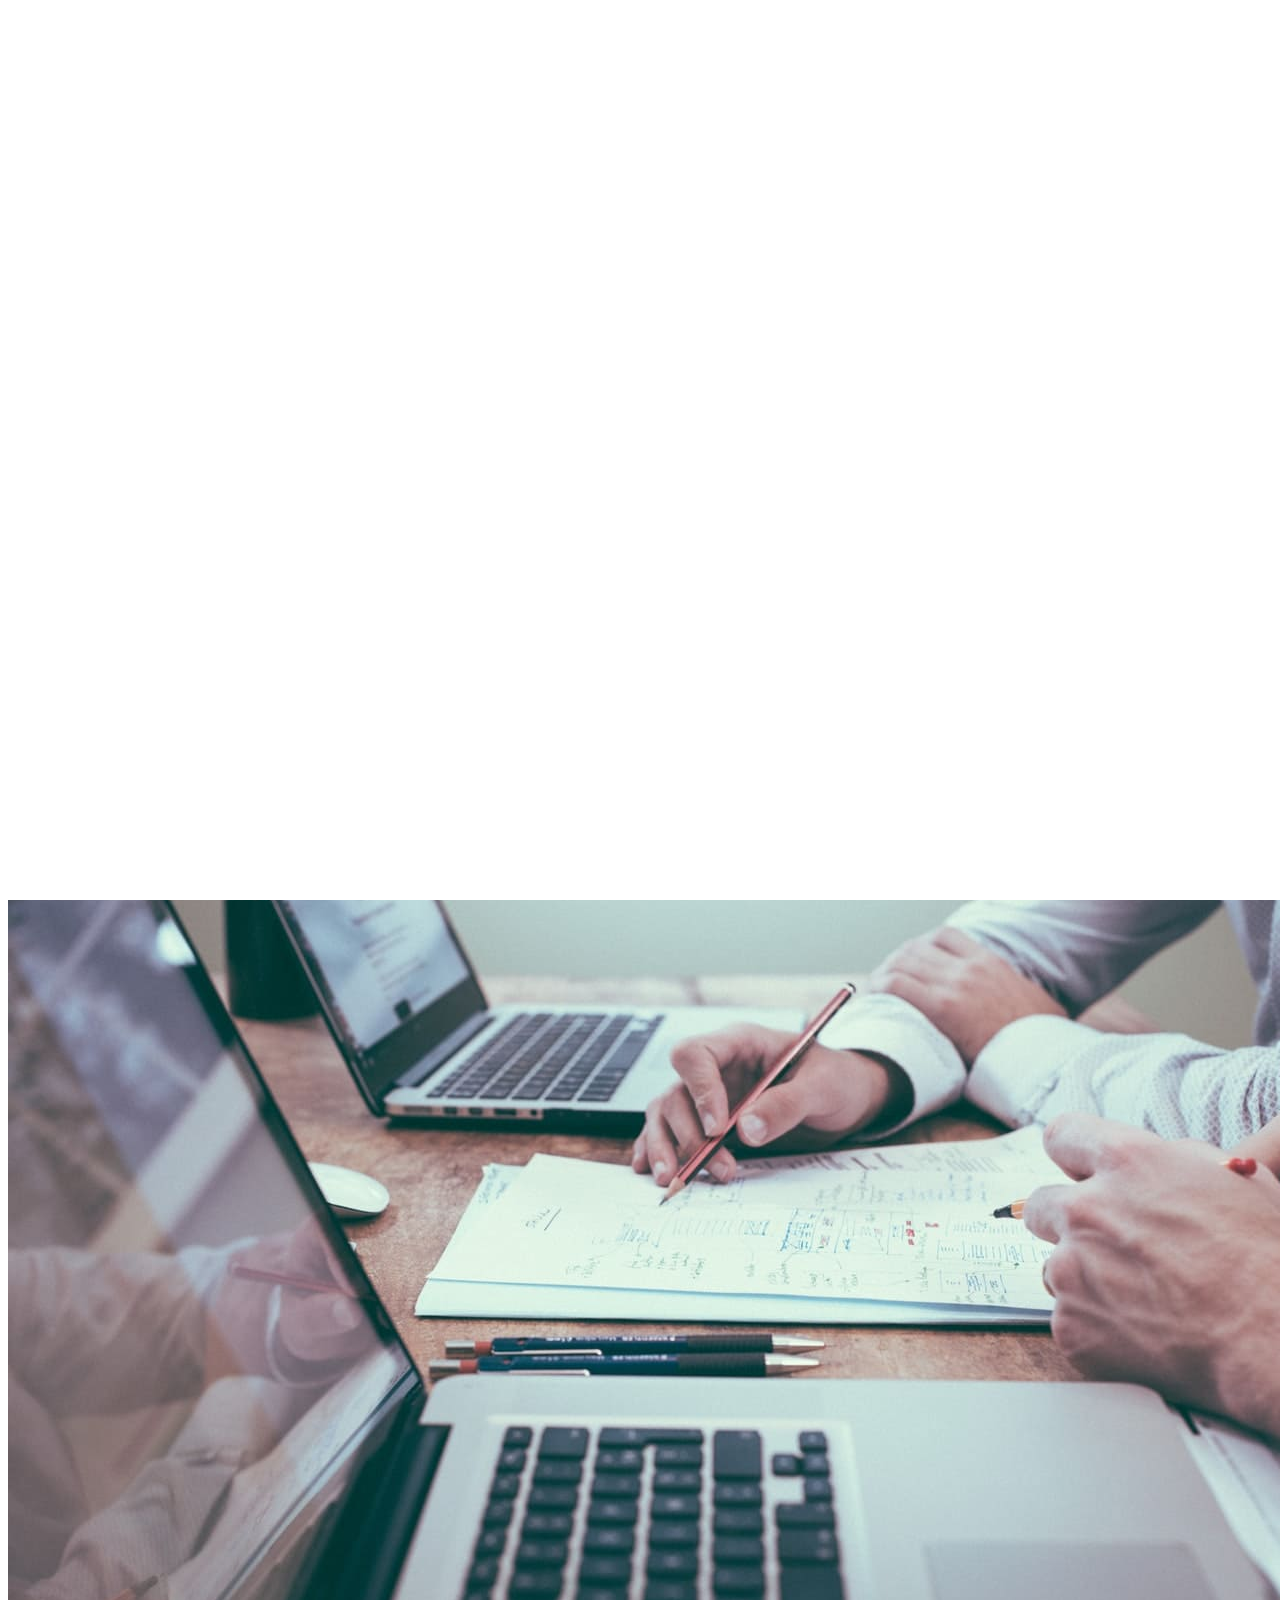
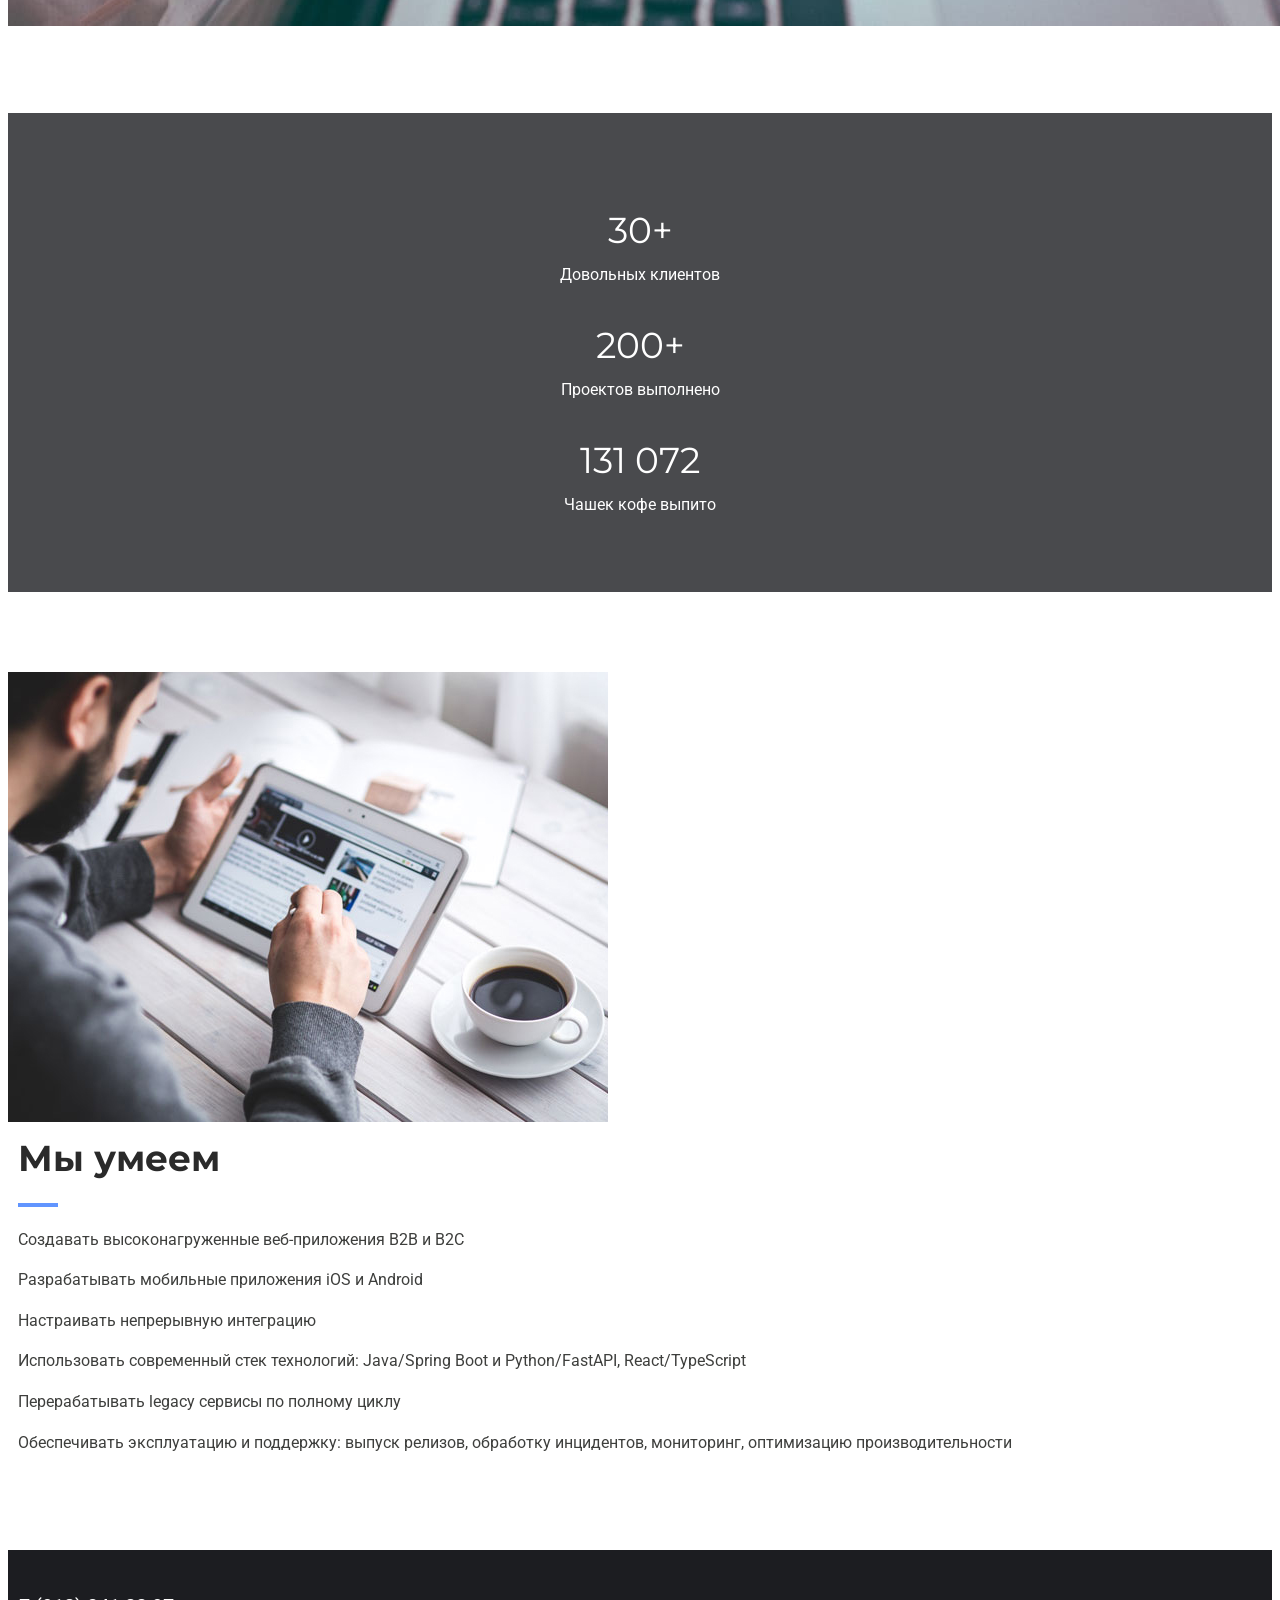
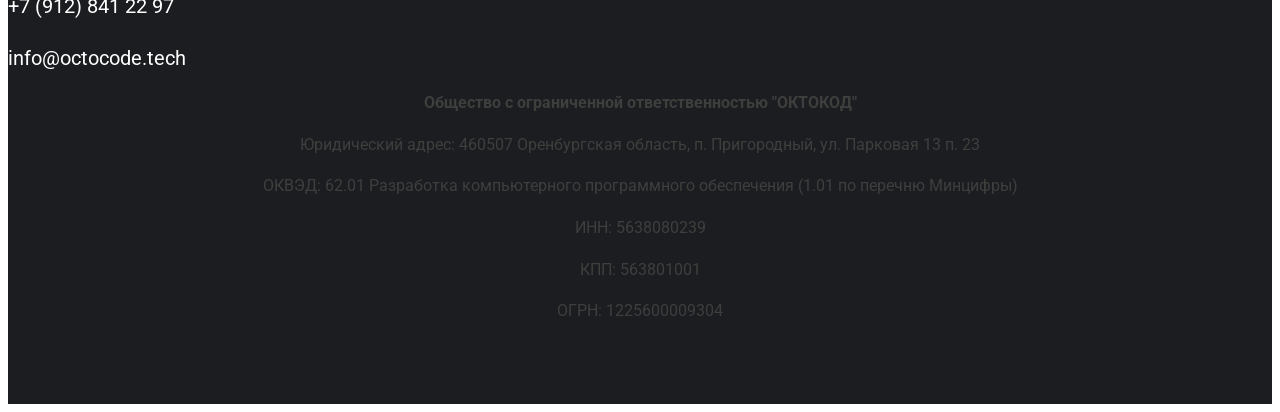
==== index.html @ bba5edb4 "add info after audit\" ====
<!DOCTYPE html>

<html lang="ru">
<head>
    <meta charset="utf-8">
    <meta http-equiv="X-UA-Compatible" content="IE=edge">
    <meta name="viewport" content="width=device-width, initial-scale=1">
    <meta name="description" content="Создаем цифровые инструменты для вашего бизнеса. ✅ Веб-приложения (B2C, B2B). ✅ Мобильные приложения (iOS, Android). ✅ Переработка Legacy-решений. ✅ Эксплуатация и поддержка приложений">
    <meta name="author" content="https://octocode.tech/">
    <meta name="format-detection" content="telephone=no">
    <meta name="yandex-verification" content="54f71cd91c04ab33" />
    <meta name="google-site-verification" content="_7cdRKdZZb2JmuVBUPIe12cVzk5RafiZOhsLwMnKyD4" />

    <title>octocode 📱 Заказная разработка мобильных и веб-приложений под ключ</title>

    <link href="https://fonts.googleapis.com/css?family=Orbitron" rel="stylesheet">
    <link href="https://fonts.googleapis.com/css?family=Roboto&display=swap&subset=cyrillic,cyrillic-ext" rel="stylesheet">
    <link href="https://fonts.googleapis.com/css?family=Montserrat:400,700&display=swap&subset=cyrillic" rel="stylesheet">
    <link href="https://fonts.googleapis.com/css?family=Orbitron&display=swap" rel="stylesheet">
<!--    <link rel="shortcut icon" href="./img/logo-small.png" type="image/x-icon">-->
    <link type="text/css" rel="stylesheet" href="css/bootstrap.min.css" />
    <link type="text/css" rel="stylesheet" href="css/owl.carousel.css" />
    <link type="text/css" rel="stylesheet" href="css/owl.theme.default.css" />
    <link type="text/css" rel="stylesheet" href="css/magnific-popup.css" />
    <link rel="stylesheet" href="css/font-awesome.min.css">
    <link type="text/css" rel="stylesheet" href="css/style.css" />

    <!--[if lt IE 9]>
    <script src="https://oss.maxcdn.com/html5shiv/3.7.3/html5shiv.min.js"></script>
    <script src="https://oss.maxcdn.com/respond/1.4.2/respond.min.js"></script>
    <![endif]-->
    <script src="https://player.vimeo.com/api/player.js"></script>
</head>

<body>
<!-- Header -->
<header class="section md-padding">
    <!-- Background Image -->
    <div class="bg-img bg_1"
         style="background-image: url('./img/background1.jpg')!important;">
        <div class="overlay"></div>
    </div>
    <!-- /Background Image -->

    <div class="home-wrapper">
        <div class="container">
            <div class="row">
                <div class="col-md-10">
                    <div class="home-content">
                        <h2 class="white-text">
                            <span style="color: white; margin: 0">ООО «ОКТОКОД»</span>
						</h2>					
							<span style="color: lightgray;">
								Код, который живёт в проде
							</span>
											
                    </div>
                </div>
            </div>		
			
        </div>
    </div>
</header>
<!-- /Header -->

<div id="process" class="section md-padding">
    <div class="container">
        <div class="row">
            <div class="col-md-6">
                <div class="section-header small-margin">
                    <h2 class="title">Что такое Октокод</h2>
                </div>
                <p>Октокод — инженерная команда полного цикла.</p>
                <p>Мы проектируем, разрабатываем и сопровождаем веб- и мобильные продукты, бережно модернизируем legacy и отвечаем за эксплуатацию.</p>
                <p>10+ лет на рынке, 30+ специалистов, текучка менее 5% в год.</p>
                <p>Фокус на предсказуемости сроков, качестве кода и удобстве дальнейшей поддержки.</p>
				<p>Архитектура приложений, основанная на опыте реальных решений и сервисов</p>
				<p>Прозрачные сроки и риски</p>
				<p>Автоматизация всего повторяемого</p>				
            </div>
            <div class="col-md-6">
                <img class="img-responsive"
                     src="img/background2.jpg"
                     alt="">
            </div>
        </div>

    </div>

</div>

<div id="numbers" class="section sm-padding">
    <div class="bg-img"
         style="background-image: url('./img/background2.jpg');">
        <div class="overlay"></div>
    </div>
    <div class="container">
        <div class="row">
            <div class="col-sm-3 col-sm-offset-1 col-xs-6">
                <div class="number">                    
                    <p class="white-text"><span class="counter">30</span>+</p>
                    <span class="white-text">Довольных клиентов</span>
                </div>
            </div>
            <div class="col-sm-4 col-xs-6">
                <div class="number">                   
                    <p class="white-text"><span class="counter">200</span>+</p>
                    <span class="white-text">Проектов выполнено</span>
                </div>
            </div>
            <div class="col-sm-3 col-xs-6">
                <div class="number">                    
                    <p class="white-text"><span class="counter">131 072</span></p>
                    <span class="white-text">Чашек кофе выпито</span>
                </div>
            </div>
        </div>
    </div>
</div>

<div id="features" class="section md-padding">
    <div class="container">
        <div class="row">
            <div class="col-md-6">
                <img class="img-responsive" src="./img/about2.jpg" alt="">
            </div>

            <div class="col-md-6">
                <div class="section-header">
                    <h2 class="title">Мы умеем</h2>
                </div>
                <div class="feature">
                    <i class="fa fa-check"></i>
                    <p>Создавать высоконагруженные веб-приложения B2B и B2C</p>
                </div>
                <div class="feature">
                    <i class="fa fa-check"></i>
                    <p>Разрабатывать мобильные приложения iOS и Android</p>
                </div>
                <div class="feature">
                    <i class="fa fa-check"></i>
                    <p>Настраивать непрерывную интеграцию</p>
                </div>
                <div class="feature">
                    <i class="fa fa-check"></i>
                    <p>Использовать современный стек технологий: Java/Spring Boot и Python/FastAPI, React/TypeScript</p>
                </div>
                <div class="feature">
                    <i class="fa fa-check"></i>
                    <p>Перерабатывать legacy сервисы по полному циклу</p>
                </div>
                <div class="feature">
                    <i class="fa fa-check"></i>
                    <p>Обеспечивать эксплуатацию и поддержку: выпуск релизов, обработку инцидентов, мониторинг, оптимизацию производительности</p>
                </div>
            </div>
        </div>
    </div>
</div>

<!-- Footer -->
<footer id="footer" class="sm-padding bg-dark" style="padding-top: 20px;">
    <div class="container">
	
		<div class="row">            
            <div class="col-md-6 col-md-offset-3 col-xs-12">
                <div class="contact text-center">
                    <p class="phone">
                        <a style="color: white" href="tel:+79128412297">+7 (912) 841 22 97</a>
                    </p>					
                    <a style="color: white" href="mailto:info@octocode.tech">info@octocode.tech</a>
                </div>
            </div>
		</div>
		
        <div class="row">
            <div class="col-md-12">
                <ul class="footer-follow">
                    <p class="info-doc">
                        <span>Общество с ограниченной ответственностью "ОКТОКОД"</span>
                    </p>
                    <p class="info-doc">
                        Юридичесĸий адрес: 460507 Оренбургская область, п. Пригородный, ул. Парковая 13 п. 23
                    </p>
                    <p class="info-doc">
                        ОКВЭД: 62.01 Разработка компьютерного программного обеспечения (1.01 по перечню Минцифры)
                    </p>
                    <p class="info-doc">
                        ИНН: 5638080239
                    </p>    
					<p class="info-doc">
                        КПП:  563801001
                    </p>  					
					<p class="info-doc">
                        ОГРН: 1225600009304
                    </p>  
                </ul>
            </div>
        </div>
    </div>
</footer>
<!-- /Footer -->

<!-- Back to top -->
<div id="back-to-top"></div>
<!-- /Back to top -->

<!-- Preloader -->
<div id="preloader">
    <div class="preloader">
        <span></span>
        <span></span>
        <span></span>
        <span></span>
    </div>
</div>
<!-- /Preloader -->

<!-- jQuery Plugins -->
<script type="text/javascript" src="js/jquery.min.js"></script>
<script type="text/javascript" src="js/bootstrap.min.js"></script>
<script type="text/javascript" src="js/owl.carousel.min.js"></script>
<script type="text/javascript" src="js/jquery.magnific-popup.js"></script>
<script type="text/javascript" src="js/main.js"></script>

</body>
</html>
---- css/style.css ----
/*
Theme Name:
Author: yaminncco

Colors:
	Body 		  : #868F9B
	Headers 	: #10161A
	Primary 	: #6195FF
	Dark      : #FCFCFF
	Grey 		  : #F4F4F4 #FAFAFA #EEE

Fonts: Montserrat Varela Round

Table OF Contents
------------------------------------
1 > General
2 > Logo
3 > Navigation
4 > Header
5 > About
6 > Portfolio
7 > Services
8 >  Why choose us
9 >  Numbers
10 > Pricing
11 > Testimonial
12 > Team
13 > Blog
14 > Blog post
15 > Blog sidebar
16 > Contact
17 > Footer
18 > Responsive
19 > Owl theme
20 > Back to top
21 > Preloader

------------------------------------*/

/*------------------------------------*\
	General
\*------------------------------------*/


/* -- typography -- */

body {
    font-family: 'Roboto', sans-serif;
    font-size: 16px;
    line-height: 1.6;
    overflow-x: hidden;
    color: rgb(62, 63, 61);
}

h1, h2, h3, h4, h5, h6 {
    font-family: 'Montserrat', sans-serif;
    font-weight: 700;
    margin-top: 0px;
    margin-bottom: 20px;
    color: #2a2a2a;
}

h1 {
    font-size: 48px;
}

h2 {
    font-size: 36px;
}

h3 {
    font-size: 21px;
}

h4 {
    font-size: 18px;
}

h5 {
    font-size: 16px;
}

a {
    color: #6195FF;
    text-decoration: none;
    -webkit-transition: 0.2s opacity;
    transition: 0.2s opacity;
}

a:hover, a:focus {
    text-decoration: none;
    outline: none;
    opacity: 0.8;
    color: #6195FF;
}

.main-color {
    color: #6195FF;
}

.white-text {
    color: #FFF;
    line-height: 1.2;
}

::-moz-selection {
    background-color: #6195FF;
    color: #FFF;
}

::selection {
    background-color: #6195FF;
    color: #FFF;
}

ul, ol {
    margin: 0;
    padding: 0;
    list-style: none
}

/* -- section  -- */

.section {
    position: relative;
}

.md-padding {
    padding-top: 80px;
    padding-bottom: 80px;
}

.sm-padding {
    padding-top: 60px;
    padding-bottom: 60px;
}


/* --  background section  -- */

.bg-grey {
    background-color: #FAFAFA;
    border-top: 1px solid #EEE;
    border-bottom: 1px solid #EEE;
}

.bg-dark {
    background-color: #1C1D21;
}


/* --  background image section  -- */

.bg-img {
    position: absolute;
    left: 0;
    top: 0;
    right: 0;
    bottom: 0;
    z-index: -1;
    background-position: center;
    background-size: cover;
    background-attachment: fixed;
}

.bg-img .overlay {
    position: absolute;
    left: 0;
    top: 0;
    right: 0;
    bottom: 0;
    opacity: .8;
    background: #1C1D21;
}


/* --  section header  -- */

.section-header {
    position: relative;
    margin-bottom: 20px;
}

/*.section-header.small-margin {
    margin-bottom: 30px;
}*/

.section-header .title {
    margin-right: 10px;
    margin-left: 10px;
}

.title:after {
    content: "";
    display: block;
    height: 4px;
    width: 40px;
    background-color: #6195FF;
    margin-top: 15px;
}

.info-doc span {
    font-weight: bold;
}

.text-center .title:after {
    margin: 20px auto 0px;
}

/* --  Input  -- */

input[type="text"], input[type="email"], input[type="password"], input[type="number"], input[type="date"], input[type="url"], input[type="tel"], textarea {
    height: 40px;
    width: 100%;
    border: none;
    background: #F4F4F4;
    border-bottom: 2px solid #EEE;
    color: #354052;
    padding: 0px 10px;
    opacity: 0.5;
    -webkit-transition: 0.2s border-color, 0.2s opacity;
    transition: 0.2s border-color, 0.2s opacity;
}

textarea {
    padding: 10px 10px;
    min-height: 80px;
    resize: vertical;
}

input[type="text"]:focus, input[type="email"]:focus, input[type="password"]:focus, input[type="number"]:focus, input[type="date"]:focus, input[type="url"]:focus, input[type="tel"]:focus, textarea:focus {
    border-color: #6195FF;
    opacity: 1;
}

/* --  Buttons  -- */

.main-btn, .white-btn, .outline-btn {
    display: inline-block;
    padding: 10px 35px;
    margin: 3px;
    border: 2px solid transparent;
    border-radius: 3px;
    -webkit-transition: 0.2s opacity;
    transition: 0.2s opacity;
}

.main-btn {
    background: #6195FF;
    color: #FFF;
}

.white-btn {
    background: #FFF;
    color: #10161A !important;
}

.outline-btn {
    background: transparent;
    color: #6195FF !important;
    border-color: #6195FF;
}

.main-btn:hover, .white-btn:hover, .outline-btn:hover {
    opacity: 0.8;
}


/*------------------------------------*\
	Logo
\*------------------------------------*/

.navbar-brand {
    padding: 0;
}

.navbar-brand .logo, .navbar-brand .logo-alt {
    height: 50px;
    display: block;
    width: 150px;
    margin-left: 10px;
}

#nav:not(.nav-transparent):not(.fixed-nav) .navbar-brand .logo-alt {
    display: none;
}

#nav.nav-transparent:not(.fixed-nav) .navbar-brand .logo {
    display: none;
}

#nav.fixed-nav .navbar-brand .logo-alt {
    display: none;
}

@media only screen and (max-width: 767px) {
    #nav.nav-transparent .navbar-brand .logo-alt {
        display: none !important;
    }

    #nav.nav-transparent .navbar-brand .logo {
        display: block !important;
        margin-left: 10px;
    }
}


/*------------------------------------*\
	Navigation
\*------------------------------------*/

#nav {
    padding: 10px 0px;
    background: #FFF;
    -webkit-transition: 0.2s padding;
    transition: 0.2s padding;
    z-index: 999;
}

#nav.navbar {
    border: none;
    border-radius: 0;
    margin-bottom: 0px;
}

#nav.fixed-nav {
    position: fixed;
    left: 0;
    right: 0;
    padding: 0px 0px;
    background-color: #FFF !important;
    border-bottom: 1px solid #EEE;
}

#nav.nav-transparent {
    background: transparent;
}


/* -- default nav -- */

@media only screen and (min-width: 768px) {
    .main-nav li {
        padding: 0px 15px;
    }

    .main-nav li a {
        font-size: 14px;
        -webkit-transition: 0.2s color;
        transition: 0.2s color;
    }

    .main-nav > li > a {
        color: #10161A;
        padding: 15px 0px;
    }

    #nav.nav-transparent:not(.fixed-nav) .main-nav > li > a {
        color: #fff;
    }

    .main-nav > li > a:hover, .main-nav > li > a:focus, .main-nav > li.active > a {
        background: transparent;
        color: #6195FF;
    }

    .main-nav > li > a:after {
        content: "";
        display: block;
        background-color: #6195FF;
        height: 2px;
        width: 0%;
        -webkit-transition: 0.2s width;
        transition: 0.2s width;
    }

    .main-nav > li > a:hover:after, .main-nav > li.active > a:after {
        width: 100%;
    }

    /* dropdown */
    .has-dropdown {
        position: relative;
    }

    .has-dropdown > a:before {
        font-family: 'FontAwesome';
        content: "\f054";
        font-size: 6px;
        margin-left: 6px;
        float: right;
        -webkit-transform: rotate(90deg);
        -ms-transform: rotate(90deg);
        transform: rotate(90deg);
        -webkit-transition: 0.2s transform;
        transition: 0.2s transform;
    }

    .dropdown {
        position: absolute;
        right: -50%;
        top: 0;
        background-color: #6195FF;
        width: 200px;
        -webkit-box-shadow: 0px 5px 5px -5px rgba(53, 64, 82, 0.2);
        box-shadow: 0px 5px 5px -5px rgba(53, 64, 82, 0.2);
        -webkit-transform: translateY(15px) translateX(50%);
        -ms-transform: translateY(15px) translateX(50%);
        transform: translateY(15px) translateX(50%);
        opacity: 0;
        visibility: hidden;
        -webkit-transition: 0.2s all;
        transition: 0.2s all;
    }

    .main-nav > .has-dropdown > .dropdown {
        top: 100%;
        right: 50%;
    }

    .main-nav > .has-dropdown > .dropdown .dropdown.dropdown-left {
        right: 150%;
    }

    .dropdown li a {
        display: block;
        color: #FFF;
        border-top: 1px solid rgba(250, 250, 250, 0.1);
        padding: 10px 0px;
    }

    .dropdown li:nth-child(1) a {
        border-top: none;
    }

    .has-dropdown:hover > .dropdown {
        opacity: 1;
        visibility: visible;
        -webkit-transform: translateY(0px) translateX(50%);
        -ms-transform: translateY(0px) translateX(50%);
        transform: translateY(0px) translateX(50%);
    }

    .has-dropdown:hover > a:before {
        -webkit-transform: rotate(0deg);
        -ms-transform: rotate(0deg);
        transform: rotate(0deg);
    }

    .nav-collapse {
        display: none;
    }
}


/* -- mobile nav -- */

@media only screen and (max-width: 767px) {
    #nav {
        padding: 0px 0px;
    }

    #nav.nav-transparent {
        background: #FFF;
    }

    .main-nav {
        position: fixed;
        right: 0;
        left: 0;
        height: calc(100vh - 80px);
        -webkit-box-shadow: 0px 80px 0px 0px #1C1D21;
        box-shadow: 0px 80px 0px 0px #1C1D21;
        /*max-width: 250px;*/
        height: 0%;
        -webkit-transform: translateY(0%);
        -ms-transform: translateY(0%);
        transform: translateY(0%);
        margin: 0;
        overflow-y: auto;
        background: #1C1D21;
        -webkit-transition: 0.2s all;
        transition: 0.2s all;
    }

    #nav.open .main-nav {
        -webkit-transform: translateY(0%);
        -ms-transform: translateY(0%);
        transform: translateY(0%);
        height: 100%;
    }

    .main-nav li {
        border-top: 1px solid rgba(250, 250, 250, 0.1);
    }

    .main-nav li a {
        display: block;
        color: #FFF;
        -webkit-transition: 0.2s all;
        transition: 0.2s all;
        padding-bottom: 30px;
        padding-top: 30px;
    }

    .main-nav > li.active {
        border-left: 6px solid #6195FF;
    }

    .main-nav li a:hover, .main-nav li a:focus {
        background-color: #6195FF;
        color: #FFF;
        opacity: 1;
    }

    .has-dropdown > a:after {
        content: "\f054";
        font-family: 'FontAwesome';
        float: right;
        -webkit-transition: 0.2s -webkit-transform;
        transition: 0.2s -webkit-transform;
        transition: 0.2s transform;
        transition: 0.2s transform, 0.2s -webkit-transform;
    }

    .dropdown {
        opacity: 0;
        visibility: hidden;
        height: 0;
        background: rgba(250, 250, 250, 0.1);
    }

    .dropdown li a {
        padding: 6px 10px;
    }

    .has-dropdown.open-drop > a:after {
        -webkit-transform: rotate(90deg);
        -ms-transform: rotate(90deg);
        transform: rotate(90deg);
    }

    .has-dropdown.open-drop > .dropdown {
        opacity: 1;
        visibility: visible;
        height: auto;
        -webkit-transition: 0.2s all;
        transition: 0.2s all;
    }
}


/* -- nav btn collapse -- */

.nav-collapse {
    position: relative;
    float: right;
    width: 40px;
    height: 40px;
    margin-top: 5px;
    margin-right: 5px;
    cursor: pointer;
    z-index: 99999;
}

.nav-collapse span {
    display: block;
    -webkit-transform: translate(-50%, -50%);
    -ms-transform: translate(-50%, -50%);
    transform: translate(-50%, -50%);
    position: absolute;
    top: 50%;
    left: 50%;
    width: 25px;
}

.nav-collapse span:before, .nav-collapse span:after {
    content: "";
    display: block;
}

.nav-collapse span, .nav-collapse span:before, .nav-collapse span:after {
    height: 4px;
    background: #10161A;
    -webkit-transition: 0.2s all;
    transition: 0.2s all;
}

.nav-collapse span:before {
    -webkit-transform: translate(0%, 10px);
    -ms-transform: translate(0%, 10px);
    transform: translate(0%, 10px);
}

.nav-collapse span:after {
    -webkit-transform: translate(0%, -14px);
    -ms-transform: translate(0%, -14px);
    transform: translate(0%, -14px);
}

#nav.open .nav-collapse span {
    background: transparent;
}

#nav.open .nav-collapse span:before {
    -webkit-transform: translateY(0px) rotate(-135deg);
    -ms-transform: translateY(0px) rotate(-135deg);
    transform: translateY(0px) rotate(-135deg);
}

#nav.open .nav-collapse span:after {
    -webkit-transform: translateY(-4px) rotate(135deg);
    -ms-transform: translateY(-4px) rotate(135deg);
    transform: translateY(-4px) rotate(135deg);
}


/*------------------------------------*\
	Header
\*------------------------------------*/

header {
    position: relative;
}

#home {
    height: 100vh;
}

#home .home-wrapper {
    position: absolute;
    left: 0px;
    right: 0px;
    top: 50%;
    -webkit-transform: translateY(-50%);
    -ms-transform: translateY(-50%);
    transform: translateY(-50%);
    text-align: center;
}

.home-content h1 {
    text-transform: uppercase;
}

.home-content button {
    margin-top: 20px;
}

.header-wrapper h2 {
    display: inline-block;
    margin-bottom: 0px;
}

.header-wrapper .breadcrumb {
    float: right;
    background: transparent;
    margin-bottom: 0px;
}

.header-wrapper .breadcrumb .breadcrumb-item.active {
    color: #868F9B;
}

.breadcrumb > li + li:before {
    color: #868F9B;
}


/*------------------------------------*\
	About
\*------------------------------------*/

.about {
    position: relative;
    text-align: center;
    padding: 40px 20px;
    border: 1px solid #EEE;
    margin: 15px 0px;
}

.about i {
    font-size: 36px;
    color: #6195FF;
    margin-bottom: 20px;
}

.about:after {
    content: "";
    background-color: #1C1D21;
    position: absolute;
    left: 0;
    top: 0;
    bottom: 0;
    width: 0%;
    z-index: -1;
    -webkit-transition: 0.2s width;
    transition: 0.2s width;
}

.about:hover:after {
    width: 100%;
}

.about h3 {
    -webkit-transition: 0.2s color;
    transition: 0.2s color;
}

.about:hover h3 {
    color: #fff;
}


/*------------------------------------*\
	Portfolio
\*------------------------------------*/

.work {
    position: relative;
    padding: 20px;
}

.work > img {
    width: 100%;
}

.work .overlay {
    background: #1C1D21;
    position: absolute;
    top: 0px;
    left: 0px;
    right: 0px;
    bottom: 0px;
    opacity: 0;
    -webkit-transition: 0.2s opacity;
    transition: 0.2s opacity;
    -webkit-transition-delay: 0.2s;
    transition-delay: 0.2s;
}

.work:hover .overlay {
    -webkit-transition-delay: 0s;
    transition-delay: 0s;
    opacity: 0.8;
}

.work .work-content {
    position: absolute;
    left: 25px;
    right: 25px;
    top: 50%;
    text-align: center;
    -webkit-transform: translateY(-50%);
    -ms-transform: translateY(-50%);
    transform: translateY(-50%);
}

.work .work-content h3 {
    -webkit-transform: translateY(100%);
    -ms-transform: translateY(100%);
    transform: translateY(100%);
    opacity: 0;
    color: #FFF;
    margin-bottom: 10px;
    -webkit-transition: 0.2s all;
    transition: 0.2s all;
    -webkit-transition-delay: 0.1s;
    transition-delay: 0.1s;
}

.work:hover .work-content h3 {
    -webkit-transform: translateY(0%);
    -ms-transform: translateY(0%);
    transform: translateY(0%);
    opacity: 1;
    -webkit-transition-delay: 0.1s;
    transition-delay: 0.1s;
}

.work .work-content .description {
    -webkit-transform: translateY(100%);
    -ms-transform: translateY(100%);
    transform: translateY(100%);
    opacity: 0;
    color: #FFF;
    /*margin-bottom: 10px;*/
    margin-top: 10px;
    -webkit-transition: 0.2s all;
    transition: 0.2s all;
    -webkit-transition-delay: 0.1s;
    transition-delay: 0.1s;
}

.work:hover .work-content .description {
    -webkit-transform: translateY(0%);
    -ms-transform: translateY(0%);
    transform: translateY(0%);
    opacity: 1;
    -webkit-transition-delay: 0.1s;
    transition-delay: 0.1s;
}

.work .work-content span {
    display: block;
    text-transform: uppercase;
    -webkit-transform: translateY(100%);
    -ms-transform: translateY(100%);
    transform: translateY(100%);
    opacity: 0;
    color: #6195FF;
    margin-bottom: 5px;
    -webkit-transition: 0.2s all;
    transition: 0.2s all;
    -webkit-transition-delay: 0.2s;
    transition-delay: 0.2s;
}

.work:hover .work-content span {
    -webkit-transform: translateY(0%);
    -ms-transform: translateY(0%);
    transform: translateY(0%);
    opacity: 1;
    -webkit-transition-delay: 0s;
    transition-delay: 0s;
}

.work .work-link {
    text-align: center;
    margin-top: 20px;
    opacity: 0;
    -webkit-transition: 0.2s opacity;
    transition: 0.2s opacity;
}

.work .work-link a {
    display: inline-block;
    width: 50px;
    height: 50px;
    background-color: #6195FF;
    color: #FFF;
    line-height: 50px;
    text-align: center;
}

.work:hover .work-link {
    -webkit-transition-delay: 0.2s;
    transition-delay: 0.2s;
    opacity: 1;
}

.work .work-content .logo {
    -webkit-transform: translateY(100%);
    -ms-transform: translateY(100%);
    transform: translateY(100%);
    opacity: 0;
    color: #FFF;
    /*margin-bottom: 10px;*/
    margin-bottom: 10px;
    -webkit-transition: 0.2s all;
    transition: 0.2s all;
    -webkit-transition-delay: 0.1s;
    transition-delay: 0.1s;
    height: 50px;
    object-fit: contain;
}

.work:hover .work-content .logo {
    -webkit-transform: translateY(0%);
    -ms-transform: translateY(0%);
    transform: translateY(0%);
    opacity: 1;
    -webkit-transition-delay: 0.1s;
    transition-delay: 0.1s;
}

.logo.hh {
    width: 50px;
}

.logo.sarafan {
    width: 60px;
    height: 60px;
}

.logo.vingrid {
    width: 150px;
}

.logo.metro {
    width: 150px;
}

/*------------------------------------*\
	Services
\*------------------------------------*/

.service {
    position: relative;
    padding: 35px 20px 30px;
    margin: 15px 0px;
    border: 1px solid #EEE;
    display: flex;
    flex-direction: column;
    align-items: center;
    text-align: center;
}

.service i {
    /*position: absolute;*/
    /*left: 20px;*/
    text-align: center;
    font-size: 40px;
    color: #6195FF;
    border-radius: 50%;
    margin-bottom: 10px;
}

.service p {
    font-size: 18px;
}

/*.service:after {
    content: "";
    background-color: #1C1D21;
    position: absolute;
    left: 0;
    top: 0;
    bottom: 0;
    width: 0%;
    z-index: -1;
    -webkit-transition: 0.2s width;
    transition: 0.2s width;
}

.service:hover:after {
    width: 100%;
}*/

.service h3 {
    -webkit-transition: 0.2s color;
    transition: 0.2s color;
}

/*
.service:hover h3 {
    color: #fff;
}
*/

/*------------------------------------*\
	Why choose us
\*------------------------------------*/

.feature {
    margin: 15px 0px;
    display: flex;
    align-items: flex-start;
}

.feature i {
    /*float: left;*/
    /*padding: 5px;*/
    border-radius: 50%;
    color: #6195FF;
    /*border: 1px solid #6195FF;*/
    margin-right: 10px;
    padding-top: 3px;
}

.feature p {
    margin: 0;
}

/*------------------------------------*\
	Numbers
\*------------------------------------*/

.number {
    text-align: center;
    margin: 15px 0px;
}

.number i {
    color: #6195FF;
    font-size: 36px;
    margin-bottom: 20px;
}

.number p {
    font-family: 'Montserrat', sans-serif;
    font-size: 36px;
    margin-bottom: 10px;
}


/*------------------------------------*\
	Pricing
\*------------------------------------*/

.pricing {
    position: relative;
    text-align: center;
    border: 1px solid #EEE;
    background-color: #FFF;
    z-index: 11;
    margin: 15px 0px;
    user-select: none;
}

.pricing::after {
    content: "";
    background-color: #f6f7ff;
    position: absolute;
    left: 0;
    right: 0;
    top: 0;
    height: 0%;
    z-index: -1;
    -webkit-transition: 0.2s height;
    transition: 0.2s height;
}

.pricing:hover:after {
    height: 100%;
}

.pricing .price-head {
    position: relative;
    margin-bottom: 20px;
}

.pricing .price-title {
    display: block;
    padding: 40px 0px 0px;
    text-transform: uppercase;
    -webkit-transition: 0.2s color;
    transition: 0.2s color;
}

.pricing:hover .price-title {
    color: #6195FF;
}

.pricing .price-duration {
    display: block;
    padding: 0px 0px 20px;
    text-transform: none;
    font-size: 14px;
    -webkit-transition: 0.2s color;
    transition: 0.2s color;
}

.pricing:hover .price-duration {
    color: #6195FF;
}

.pricing .price {
    position: relative;
    width: 140px;
    height: 140px;
    line-height: 140px;
    text-align: center;
    margin: auto;
    border-radius: 50%;
    border: 2px solid #6195FF;
}

.pricing .price h3 {
    font-size: 24px;
    margin: 0px;
    -webkit-transition: 0.2s color;
    transition: 0.2s color;
    -webkit-transform: translateY(-50%);
    -ms-transform: translateY(-50%);
    transform: translateY(-50%);
    top: 50%;
    position: absolute;
    left: 0;
    right: 0;
}

/*.pricing:hover .price h3 {
    color: #fff;
}*/

.pricing .duration {
    display: block;
    font-size: 14px;
    text-transform: uppercase;
    color: #10161A;
    -webkit-transition: 0.2s color;
    transition: 0.2s color;
}

/*.pricing:hover .duration {
    color: #fff;
}*/

.pricing .price-btn {
    padding-top: 20px;
    padding-bottom: 40px;
}

.price-content {
    text-align: left;
    /* padding: 0 15px; */
    list-style-type: disc;
    margin-left: 35px;
    padding-right: 30px;
}

/*------------------------------------*\
	feedback
\*------------------------------------*/

#feedback-slider .owl-prev {
    left: -60px;
}

#feedback-slider .owl-next {
    right: -10px;
}

.feedback {
    margin: 15px 0px;
}

.feedback-meta {
    position: relative;
    padding-left: 90px;
    height: 70px;
    margin-bottom: 20px;
    padding-top: 10px;
}

.feedback img {
    position: absolute;
    left: 0;
    top: 0;
    width: 70px !important;
    height: 70px !important;
    border-radius: 50%;
}

.feedback h3 {
    margin-bottom: 5px;
}

.feedback span {
    font-size: 14px;
    color: #6195FF;
    text-transform: uppercase;
}


/*------------------------------------*\
	Team
\*------------------------------------*/

.team {
    position: relative;
    background-color: #F4F4F4;
    padding: 40px 20px;
    margin: 15px 0px;
}

.team::after {
    content: "";
    background-color: #1C1D21;
    position: absolute;
    left: 0;
    right: 0;
    top: 0;
    height: 0%;
    z-index: 1;
    -webkit-transition: 0.2s height;
    transition: 0.2s height;
}

.team:hover:after {
    height: 100%;
}

.team-img {
    position: relative;
    margin-bottom: 20px;
    z-index: 11;
}

.team-img > img {
    width: 100%;
}

.team .overlay {
    background: #1C1D21;
    position: absolute;
    bottom: 0;
    left: 0;
    right: 0;
    top: 0;
    opacity: 0;
    -webkit-transition: 0.2s opacity;
    transition: 0.2s opacity;
}

.team:hover .overlay {
    opacity: 0.8;
}

.team .team-content {
    text-align: center;
    position: relative;
    z-index: 11;
}

.team .team-content h3 {
    margin-bottom: 10px;
    -webkit-transition: 0.2s color;
    transition: 0.2s color;
}

.team .team-content span {
    font-size: 14px;
    text-transform: uppercase;
    -webkit-transition: 0.2s color;
    transition: 0.2s color;
}

.team:hover .team-content h3 {
    color: #FFF;
}

.team:hover .team-content span {
    color: #6195FF;
}

.team .team-social {
    position: absolute;
    top: 0;
    right: 0;
    opacity: 0;
    -webkit-transition: 0.2s opacity;
    transition: 0.2s opacity;
}

.team .team-social a {
    display: block;
    line-height: 50px;
    width: 50px;
    text-align: center;
    background-color: #6195FF;
    color: #FFF;
}

.team:hover .team-social {
    opacity: 1;
}


/*------------------------------------*\
	Blog
\*------------------------------------*/

.blog {
    background-color: #FFF;
    margin: 15px 0px;
}

.blog .blog-content {
    padding: 20px 20px 40px;
}

.blog .blog-meta {
    margin-bottom: 20px;
}

.blog .blog-meta li {
    display: inline-block;
    font-size: 14px;
    color: #10161A;
    margin-right: 10px;
}

.blog .blog-meta li i {
    color: #6195FF;
    margin-right: 5px;
}

/*------------------------------------*\
	Blog post
\*------------------------------------*/

#main .blog .blog-content {
    padding: 20px 0px 0px;
}

#main .blog {
    margin-top: 0px;
}

/* -- blog tags -- */

.blog-tags {
    margin: 40px 0px;
}

.blog-tags h5 {
    margin-bottom: 0;
    display: inline-block;
}

.blog-tags a {
    display: inline-block;
    padding: 6px 13px;
    font-size: 14px;
    margin: 2px 0px;
    background: #F4F4F4;
    color: #10161A;
}

.blog-tags a:hover {
    color: #FFF;
    background-color: #6195FF;
}

.blog-tags a i {
    margin-right: 3px;
    color: #6195FF;
}

.blog-tags a:hover i {
    color: #FFF;
}


/* -- blog author -- */

.blog-author {
    margin: 40px 0px;
}

.blog-author .media .media-left {
    padding-right: 20px;
}

.blog-author .media {
    padding: 20px;
    border: 1px solid #EEE;
}

.blog-author .media .media-heading {
    padding-bottom: 20px;
    margin-bottom: 20px;
    border-bottom: 1px solid #EEE;
}

.blog-author .media .media-heading h3 {
    display: inline-block;
    margin: 0;
    text-transform: uppercase;
}

.blog-author .media .media-heading .author-social {
    float: right;
}

.blog-author .author-social a {
    display: inline-block;
    width: 24px;
    height: 24px;
    text-align: center;
    line-height: 24px;
    border-radius: 3px;
    margin-left: 5px;
    color: #FFF;
    background-color: #6195FF;
}

/* -- blog comments -- */

.blog-comments {
    margin: 40px 0px;
}

.blog-comments .media {
    padding: 20px;
    background-color: #FFF;
    border-top: 1px solid #EEE;
    border-bottom: 0px;
    border-right: 1px solid #EEE;
    border-left: 1px solid #EEE;
    margin-top: 0px;
}

.blog-comments .media:first-child {
    border-bottom: 0px;
}

.blog-comments .media:last-child {
    border-bottom: 1px solid #EEE;
}

.blog-comments .media .media-left {
    padding-right: 20px;
}

.blog-comments .media .media-body .media-heading {
    text-transform: uppercase;
    margin-bottom: 10px;
}

.blog-comments .media .media-body .media-heading .time {
    font-size: 12px;
    margin-left: 20px;
    font-weight: 400;
    color: #868F9B;
}

.blog-comments .media .media-body .media-heading .reply {
    float: right;
    margin: 0;
    font-size: 12px;
    text-transform: uppercase;
    font-weight: 400;
}

.blog-comments .media.author {
    background-color: #F4F4F4;
    border-color: #6195FF;
    border-bottom: 1px solid #6195FF;
}

.blog-comments .media.author > .media-body > .media-heading {
    color: #6195FF;
}

.blog-comments .media.author + .media {
    border-top: 0px;
}

/* blog reply form */

.reply-form {
    margin: 40px 0px;
}

.reply-form form .input, .reply-form form .input, .reply-form form textarea {
    margin-bottom: 20px;
}

.reply-form form .input, .reply-form form .input {
    width: calc(50% - 10px);
    display: inline-block;
}

.reply-form form .input:nth-child(2) {
    margin-left: 15px;
}


/*------------------------------------*\
	Blog sidebar
\*------------------------------------*/

#aside .widget {
    margin-bottom: 40px;
}

.widget h3 {
    text-transform: uppercase;
}

/* -- search sidebar -- */

#aside .widget-search {
    position: relative;
}

#aside .widget-search .search-input {
    padding-right: 50px;
}

#aside .widget-search .search-btn {
    position: absolute;
    right: 0px;
    bottom: 0px;
    width: 40px;
    height: 40px;
    border: none;
    line-height: 40px;
    background-color: transparent;
    color: #6195FF;
}

/* -- category sidebar -- */

.widget-category a {
    display: block;
    font-size: 14px;
    color: #354052;
    border-bottom: 1px solid #EEE;
    padding: 5px;
}

.widget-category a:nth-child(1) {
    border-top: 1px solid #EEE;
}

.widget-category a span {
    float: right;
    color: #6195FF;
}

.widget-category a:hover {
    color: #6195FF;
}

/* -- tags sidebar -- */

.widget-tags a {
    display: inline-block;
    padding: 6px 13px;
    font-size: 14px;
    margin: 2px 0px;
    background: #F4F4F4;
    color: #10161A;
}

.widget-tags a:hover {
    color: #FFF;
    background-color: #6195FF;
}

/* -- posts sidebar -- */

.widget-post {
    min-height: 70px;
    margin-bottom: 25px;
}

.widget-post img {
    display: block;
    float: left;
    margin-right: 10px;
    margin-top: 5px;
}

.widget-post a {
    display: block;
    color: #10161A;
}

.widget-post a:hover {
    color: #6195FF;
}

.widget-post .blog-meta {
    display: inline-block;
}

.widget-post .blog-meta li {
    display: inline-block;
    margin-right: 5px;
    color: #6195FF;
    font-size: 12px;
}

.widget-post li i {
    color: #6195FF;
    margin-right: 5px;
}


/*------------------------------------*\
	Contact
\*------------------------------------*/

.contact {
    margin: 15px 0px;
    font-size: 20px;
}

.contact i {
    font-size: 26px;
    color: #6195FF;
    /*margin-bottom: 20px;*/
    margin-right: 10px;
}

.contact-form {
    text-align: center;
    margin-top: 40px;
}

.contact-form .input {
    margin-bottom: 20px;
}


.contact-form .input:nth-child(1), .contact-form .input:nth-child(2) {
    width: calc(50% - 10px);
}

.contact-form .input:nth-child(2) {
    margin-left: 15px;
}

.contact .social-link {
    text-align: center;
    margin-top: 20px;
    display: flex;
    align-items: center;
    justify-content: center;

}

.contact .social-link li {
    display: flex;
    align-items: center;
    justify-content: center;
    margin-right: 10px;
    margin-bottom: 13px;
}

.contact .social-link li a {
    display: flex;
    justify-content: center;
    align-items: center;
    width: 50px;
    height: 50px;
    line-height: 50px;
    text-align: center;
    border-radius: 3px;
    background-color: #6195FF;
    color: #fff;
}

.contact .social-link i {
    color: #fff;
    margin-right: 0;
    font-size: 32px;
}

.icon-viber {
    width: 32px;
    height: 32px;
    object-fit: contain;
}

/*------------------------------------*\
	Footer
\*------------------------------------*/

#footer {
    position: relative;
}

.footer-logo {
    text-align: center;
    margin-bottom: 40px;
}

.footer-logo > a > img {
    max-height: 55px;
}

.footer-follow {
    text-align: center;
    margin-bottom: 20px;
}

.footer-follow p {    
    margin-bottom: 0!important;
}

.footer-follow li {
    display: inline-block;
    margin-right: 10px;
    margin-bottom: 13px;
}

.footer-follow li a {
    display: inline-block;
    width: 50px;
    height: 50px;
    line-height: 50px;
    text-align: center;
    border-radius: 3px;
    background-color: #6195FF;
    color: #FFF;
}

.footer-copyright p {
    text-align: center;
    font-size: 14px;
    text-transform: uppercase;
    margin: 0;
}

.img-portfolio {
    width: 350px;
    height: 350px;
    object-fit: cover;
}

/*------------------------------------*\
	Responsive
\*------------------------------------*/


@media only screen and (max-width: 991px) {
}

@media only screen and (max-width: 767px) {
    .section-header h2.title {
        font-size: 31.5px;
    }

    .main-btn, .default-btn, .outline-btn, .white-btn {
        padding: 8px 22px;
        font-size: 14px;
    }

    .home-content h1 {
        font-size: 36px;
    }

    .header-wrapper h2 {
        margin-bottom: 20px;
        text-align: center;
        display: block;
    }

    .header-wrapper .breadcrumb {
        float: none;
        text-align: center;
    }
}

@media only screen and (max-width: 480px) {
    #portfolio [class*='col-xs'] {
        width: 100%;
    }

    #numbers [class*='col-xs'] {
        width: 100%;
    }

    .contact-form .input:nth-child(1), .contact-form .input:nth-child(2) {
        width: 100%;
    }

    .contact-form .input:nth-child(2) {
        margin-left: 0px;
    }

    .reply-form form .input, .reply-form form .input {
        width: 100%;
    }

    .reply-form form .input:nth-child(2) {
        margin-left: 0px;
    }


    .blog-author .media .media-left {
        display: block;
        padding-right: 0;
        margin-bottom: 20px;
    }

    .blog-author .media {
        text-align: center;
    }

    .blog-author .media .media-heading .author-social {
        margin-top: 10px;
        float: none;
    }

    .blog-author .media .media-left img {
        margin: auto;
    }

    .blog-comments .media .media {
        margin: 0px -15px;
    }

    .bg-img {
        background-size: cover;
        background: 50% 50% fixed;
    }

    .bg-img.bg_1 {
        background: 30% 10% fixed;
    }
}


/*------------------------------------*\
	Owl theme
\*------------------------------------*/

/* -- dots -- */

.owl-theme .owl-dots .owl-dot span {
    border: none;
    background: #EEE;
    -webkit-transition: 0.2s all;
    transition: 0.2s all;
}

.owl-theme .owl-dots .owl-dot:hover span {
    background: #6195FF;
}

.owl-theme .owl-dots .owl-dot.active span {
    background: #6195FF;
    width: 20px;
}

/* -- nav -- */

.owl-theme .owl-nav {
    opacity: 0;
    -webkit-transition: 0.2s opacity;
    transition: 0.2s opacity;
}

.owl-theme:hover .owl-nav {
    opacity: 1;
}

.owl-theme .owl-nav [class*='owl-'] {
    position: absolute;
    top: 50%;
    -webkit-transform: translateY(-50%);
    -ms-transform: translateY(-50%);
    transform: translateY(-50%);
    background: #6195FF;
    color: #FFF;
    padding: 0px;
    width: 50px;
    height: 50px;
    border-radius: 3px;
    line-height: 50px;
    margin: 0;
}

.owl-theme .owl-prev {
    left: 0px;
}

.owl-theme .owl-next {
    right: 0px;
}

.owl-theme .owl-nav [class*='owl-']:hover {
    opacity: 0.8;
    background: #6195FF;
}


/*------------------------------------*\
	Back to top
\*------------------------------------*/

#back-to-top {
    display: none;
    position: fixed;
    bottom: 20px;
    right: 20px;
    width: 50px;
    height: 50px;
    line-height: 50px;
    text-align: center;
    background: #6195FF;
    border-radius: 3px;
    color: #FFF;
    z-index: 888;
    -webkit-transition: 0.2s opacity;
    transition: 0.2s opacity;
    cursor: pointer;
}

#back-to-top:after {
    content: "\f106";
    font-family: 'FontAwesome';
}

#back-to-top:hover {
    opacity: 0.8;
}

/*------------------------------------*\
	Preloader
\*------------------------------------*/


#preloader {
    position: fixed;
    left: 0;
    top: 0;
    bottom: 0;
    right: 0;
    background-color: #FFF;
    z-index: 99999;
}

.preloader {
    position: absolute;
    left: 50%;
    top: 50%;
    -webkit-transform: translate(-50%, -50%);
    -ms-transform: translate(-50%, -50%);
    transform: translate(-50%, -50%);
}

.preloader span {
    display: inline-block;
    background-color: #6195FF;
    width: 25px;
    height: 25px;
    -webkit-animation: 1s preload ease-in-out infinite;
    animation: preload 1s ease-in-out infinite;
    -webkit-transform: scale(0);
    -ms-transform: scale(0);
    transform: scale(0);
    border-radius: 50%;
}

.preloader span:nth-child(1) {
    -webkit-animation-delay: 0s;
    animation-delay: 0s;
}

.preloader span:nth-child(2) {
    -webkit-animation-delay: 0.1s;
    animation-delay: 0.1s;
}

.preloader span:nth-child(3) {
    -webkit-animation-delay: 0.15s;
    animation-delay: 0.15s;
}

.preloader span:nth-child(4) {
    -webkit-animation-delay: 0.2s;
    animation-delay: 0.2s;
}

@-webkit-keyframes preload {
    0% {
        -webkit-transform: scale(0);
        transform: scale(0);
    }
    50% {
        -webkit-transform: scale(1);
        transform: scale(1);
    }
    100% {
        -webkit-transform: scale(0);
        transform: scale(0);
    }
}

@keyframes preload {
    0% {
        -webkit-transform: scale(0);
        transform: scale(0);
    }
    50% {
        -webkit-transform: scale(1);
        transform: scale(1);
    }
    100% {
        -webkit-transform: scale(0);
        transform: scale(0);
    }
}

.img-works {

}
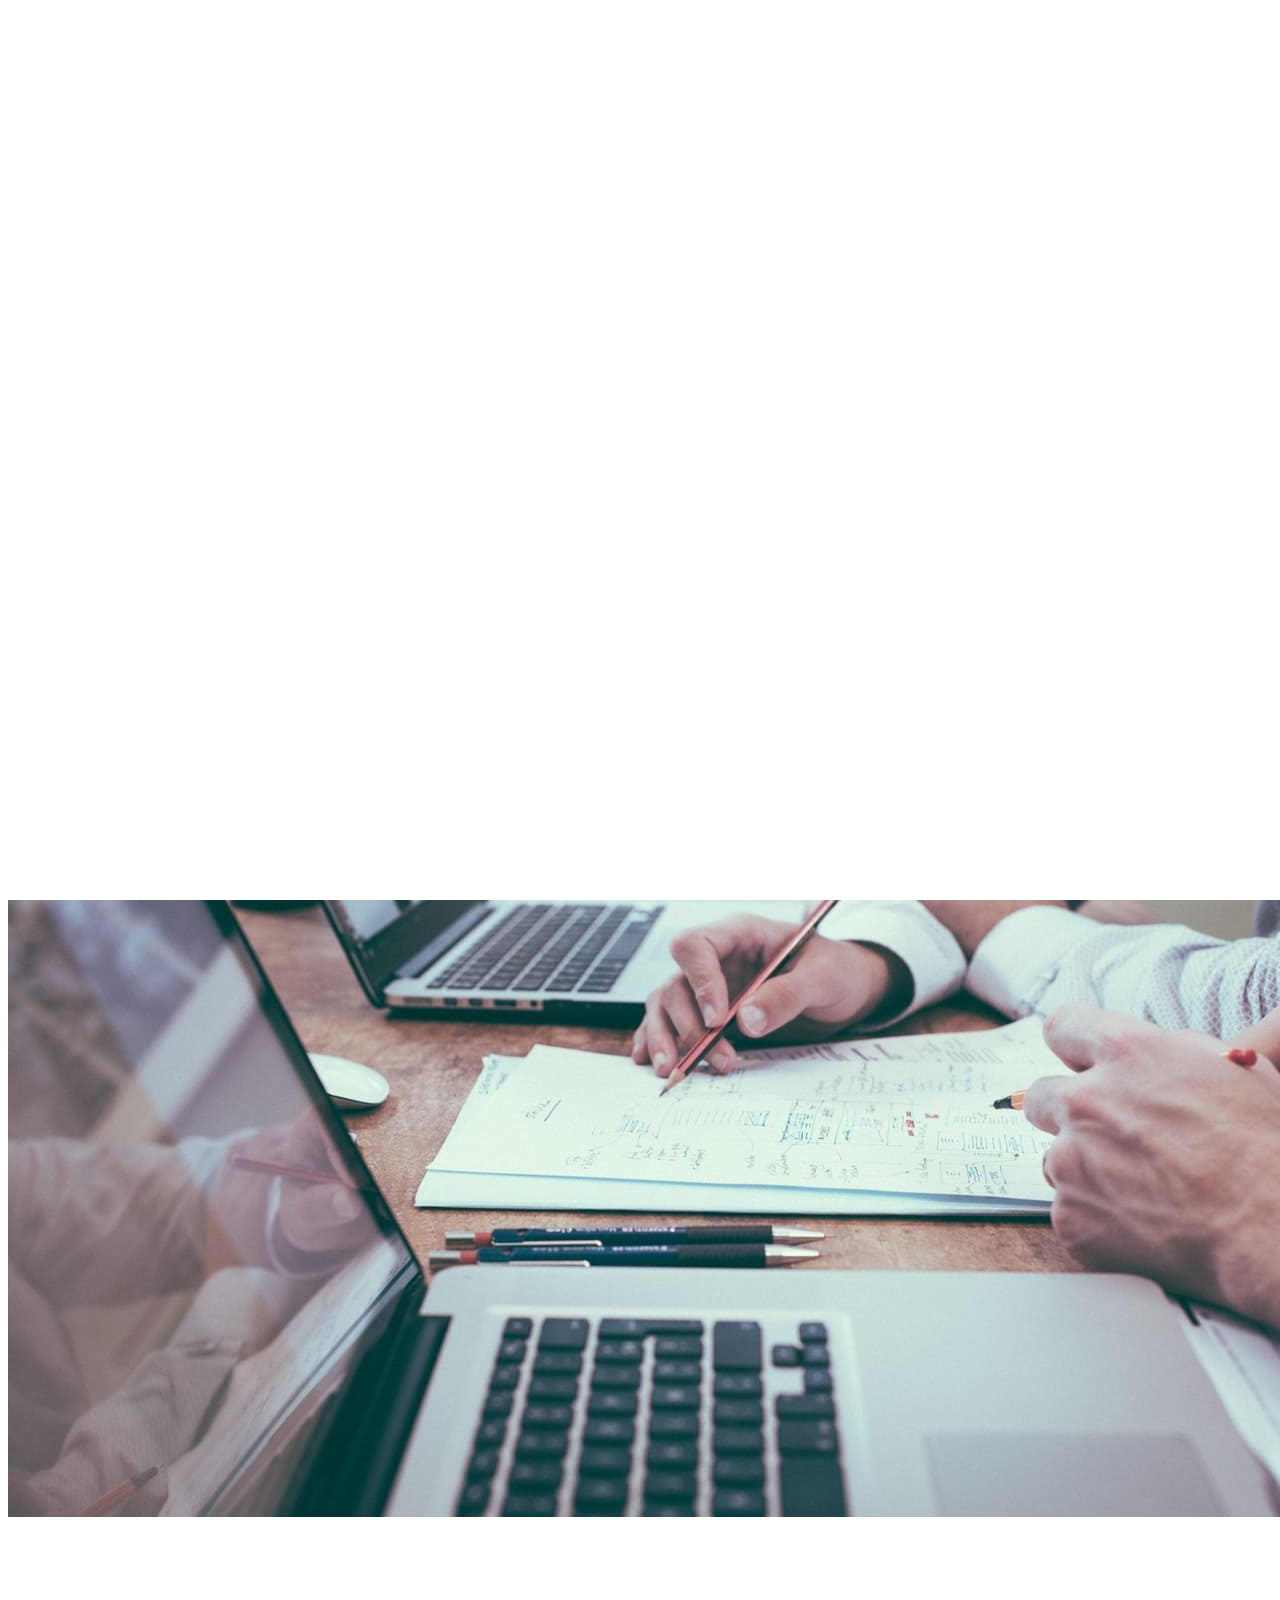
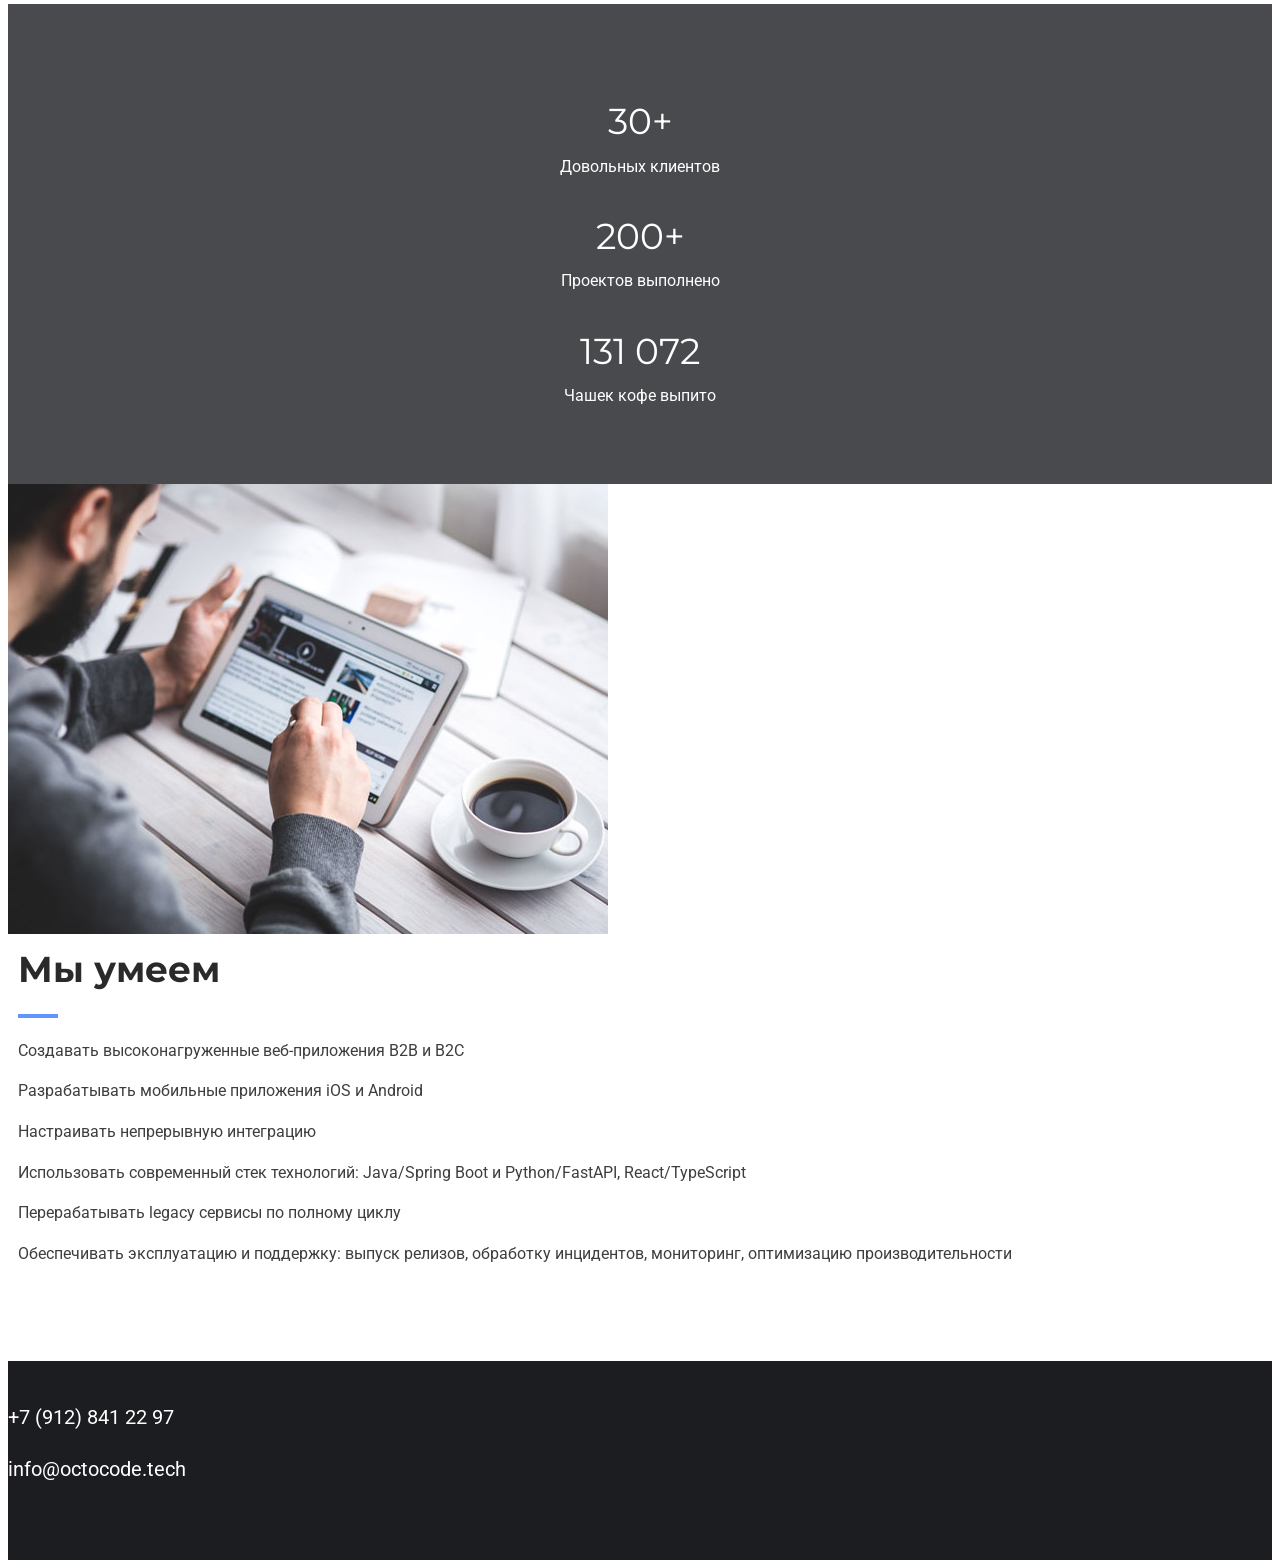
==== commit e2f7f3d9: "add info after audit step2" ====
--- a/index.html
+++ b/index.html
@@ -34,33 +34,7 @@
 
 <body>
 <!-- Header -->
-<header class="section md-padding">
-    <!-- Background Image -->
-    <div class="bg-img bg_1"
-         style="background-image: url('./img/background1.jpg')!important;">
-        <div class="overlay"></div>
-    </div>
-    <!-- /Background Image -->
-
-    <div class="home-wrapper">
-        <div class="container">
-            <div class="row">
-                <div class="col-md-10">
-                    <div class="home-content">
-                        <h2 class="white-text">
-                            <span style="color: white; margin: 0">ООО «ОКТОКОД»</span>
-						</h2>					
-							<span style="color: lightgray;">
-								Код, который живёт в проде
-							</span>
-											
-                    </div>
-                </div>
-            </div>		
-			
-        </div>
-    </div>
-</header>
+<div id="header-container"></div>
 <!-- /Header -->
 
 <div id="process" class="section md-padding">
@@ -159,46 +133,7 @@
 </div>
 
 <!-- Footer -->
-<footer id="footer" class="sm-padding bg-dark" style="padding-top: 20px;">
-    <div class="container">
-	
-		<div class="row">            
-            <div class="col-md-6 col-md-offset-3 col-xs-12">
-                <div class="contact text-center">
-                    <p class="phone">
-                        <a style="color: white" href="tel:+79128412297">+7 (912) 841 22 97</a>
-                    </p>					
-                    <a style="color: white" href="mailto:info@octocode.tech">info@octocode.tech</a>
-                </div>
-            </div>
-		</div>
-		
-        <div class="row">
-            <div class="col-md-12">
-                <ul class="footer-follow">
-                    <p class="info-doc">
-                        <span>Общество с ограниченной ответственностью "ОКТОКОД"</span>
-                    </p>
-                    <p class="info-doc">
-                        Юридичесĸий адрес: 460507 Оренбургская область, п. Пригородный, ул. Парковая 13 п. 23
-                    </p>
-                    <p class="info-doc">
-                        ОКВЭД: 62.01 Разработка компьютерного программного обеспечения (1.01 по перечню Минцифры)
-                    </p>
-                    <p class="info-doc">
-                        ИНН: 5638080239
-                    </p>    
-					<p class="info-doc">
-                        КПП:  563801001
-                    </p>  					
-					<p class="info-doc">
-                        ОГРН: 1225600009304
-                    </p>  
-                </ul>
-            </div>
-        </div>
-    </div>
-</footer>
+<div id="footer-container"></div>
 <!-- /Footer -->
 
 <!-- Back to top -->
@@ -223,5 +158,22 @@
 <script type="text/javascript" src="js/jquery.magnific-popup.js"></script>
 <script type="text/javascript" src="js/main.js"></script>
 
+<!-- Load Header and Footer -->
+<script>
+    // Load header
+    fetch('header.html')
+        .then(response => response.text())
+        .then(html => {
+            document.getElementById('header-container').innerHTML = html;
+        });
+    
+    // Load footer
+    fetch('footer.html')
+        .then(response => response.text())
+        .then(html => {
+            document.getElementById('footer-container').innerHTML = html;
+        });
+</script>
+
 </body>
 </html>
--- a/css/style.css
+++ b/css/style.css
@@ -126,7 +126,7 @@
 }
 
 .md-padding {
-    padding-top: 80px;
+    /*padding-top: 80px;*/
     padding-bottom: 80px;
 }
 
@@ -179,6 +179,7 @@
 .section-header {
     position: relative;
     margin-bottom: 20px;
+    text-align: left;
 }
 
 /*.section-header.small-margin {
@@ -205,6 +206,31 @@
 
 .text-center .title:after {
     margin: 20px auto 0px;
+}
+
+/* Left align content for pages */
+#info .container,
+#prava .container,
+#about .container,
+#pricing-info .container,
+#project-types .container,
+#support .container,
+#factors .container,
+#technologies .container,
+#disclaimer .container {
+    text-align: left;
+}
+
+#info .section-header,
+#prava .section-header,
+#about .section-header,
+#pricing-info .section-header,
+#project-types .section-header,
+#support .section-header,
+#factors .section-header,
+#technologies .section-header,
+#disclaimer .section-header {
+    text-align: left;
 }
 
 /* --  Input  -- */
@@ -1982,3 +2008,76 @@
 .img-works {
 
 }
+
+/*------------------------------------*\
+	Sticky Header
+\*------------------------------------*/
+
+.sticky-header {
+    position: sticky;
+    top: 0;
+    z-index: 1000;
+}
+
+.sticky-header .md-padding {
+    padding-top: 20px;
+    padding-bottom: 20px;
+}
+
+.navbar-center {
+    display: flex;
+    justify-content: flex-end;
+    width: 100%;
+    margin: 0;
+}
+
+.navbar-center > li {
+    margin: 0;
+}
+
+.navbar-center > li > a {
+    padding: 5px 12px;
+    color: white !important;
+    font-weight: 400;
+    font-size: 12px;
+    transition: all 0.3s ease;
+    border-radius: 3px;
+}
+
+.navbar-center > li > a:hover {
+    color: #6195FF !important;
+    background: rgba(255, 255, 255, 0.1);
+}
+
+.navbar-center > li.active > a {
+    color: #6195FF !important;
+    background: rgba(97, 149, 255, 0.2);
+    font-weight: 500;
+}
+
+.navbar-center > li.hidden {
+    display: none;
+}
+
+@media only screen and (max-width: 767px) {
+    .navbar-center {
+        flex-direction: column;
+        padding: 0;
+    }
+    
+    .navbar-center > li {
+        margin: 0;
+        border-top: 1px solid rgba(255, 255, 255, 0.1);
+    }
+    
+    .navbar-center > li > a {
+        padding: 10px 15px;
+        color: white !important;
+        font-size: 13px;
+    }
+    
+    .navbar-center > li.active > a {
+        background: rgba(97, 149, 255, 0.3);
+        border-left: 3px solid #6195FF;
+    }
+}
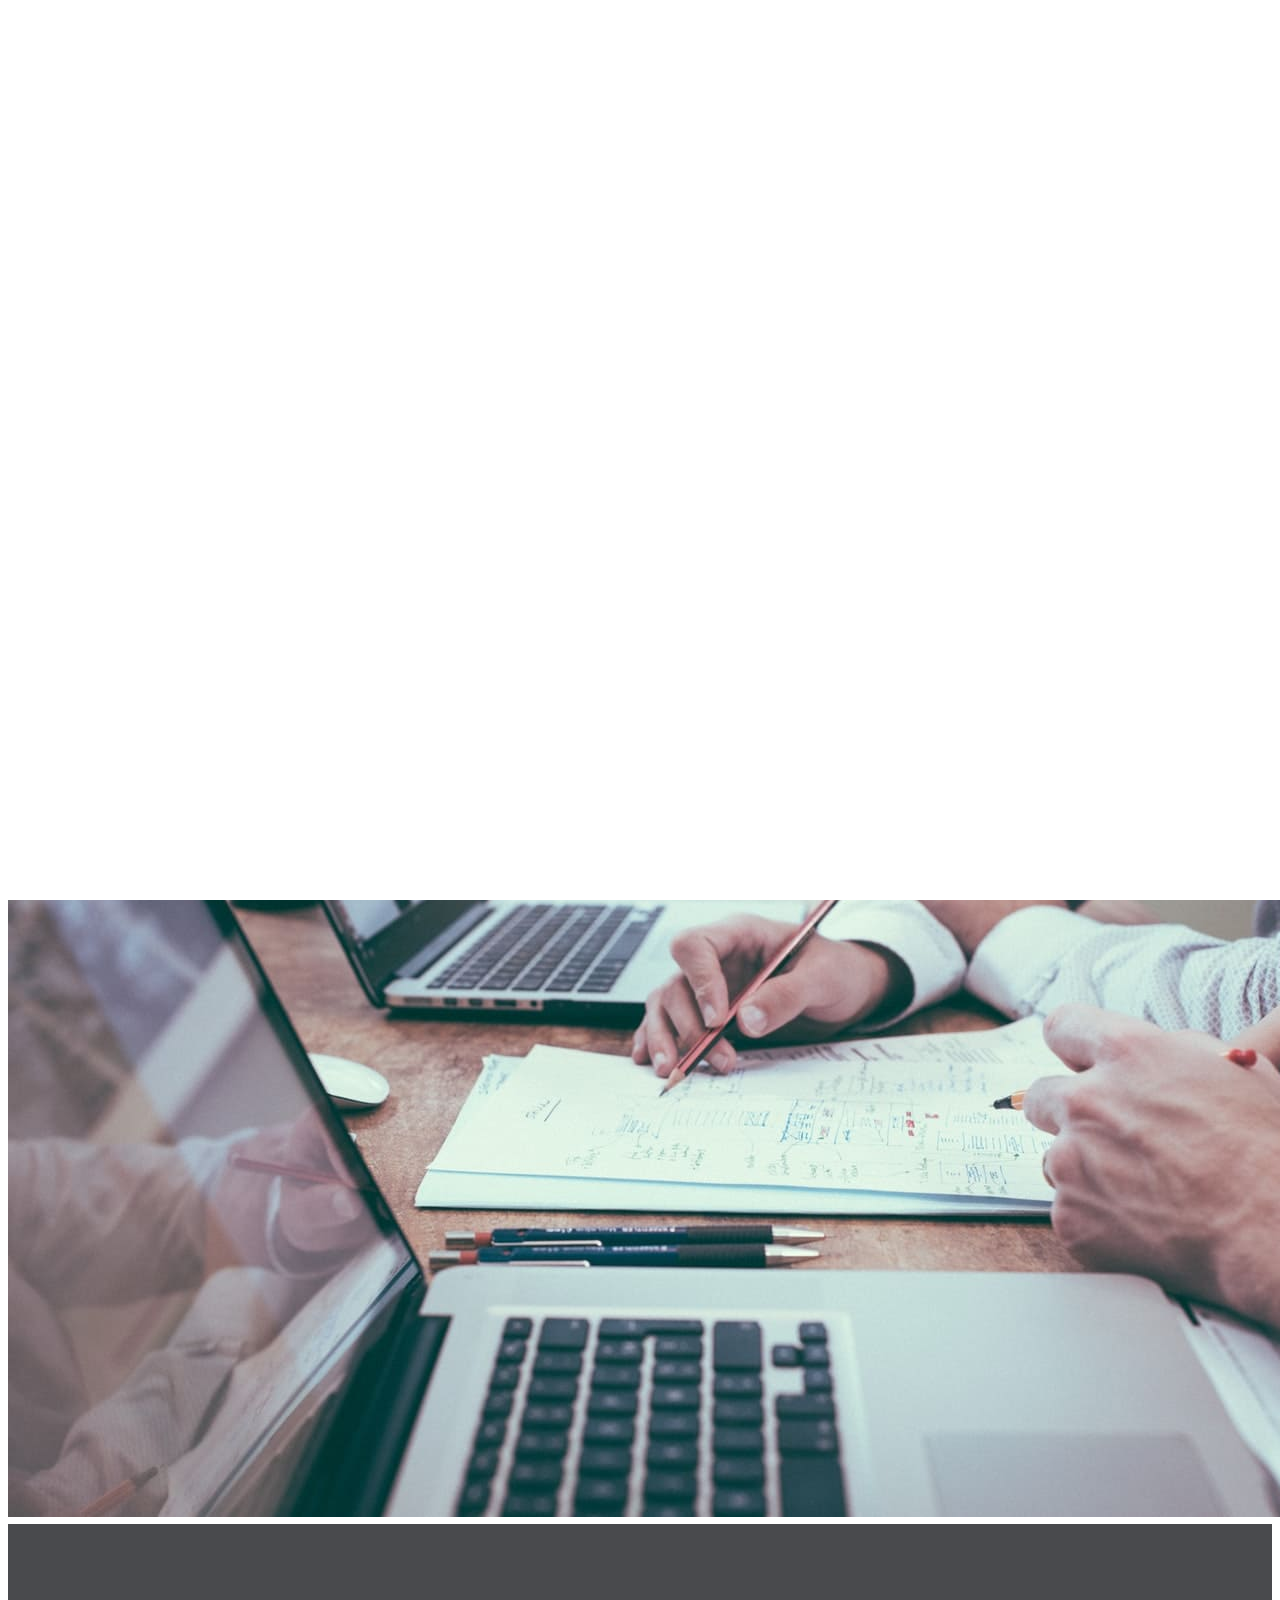
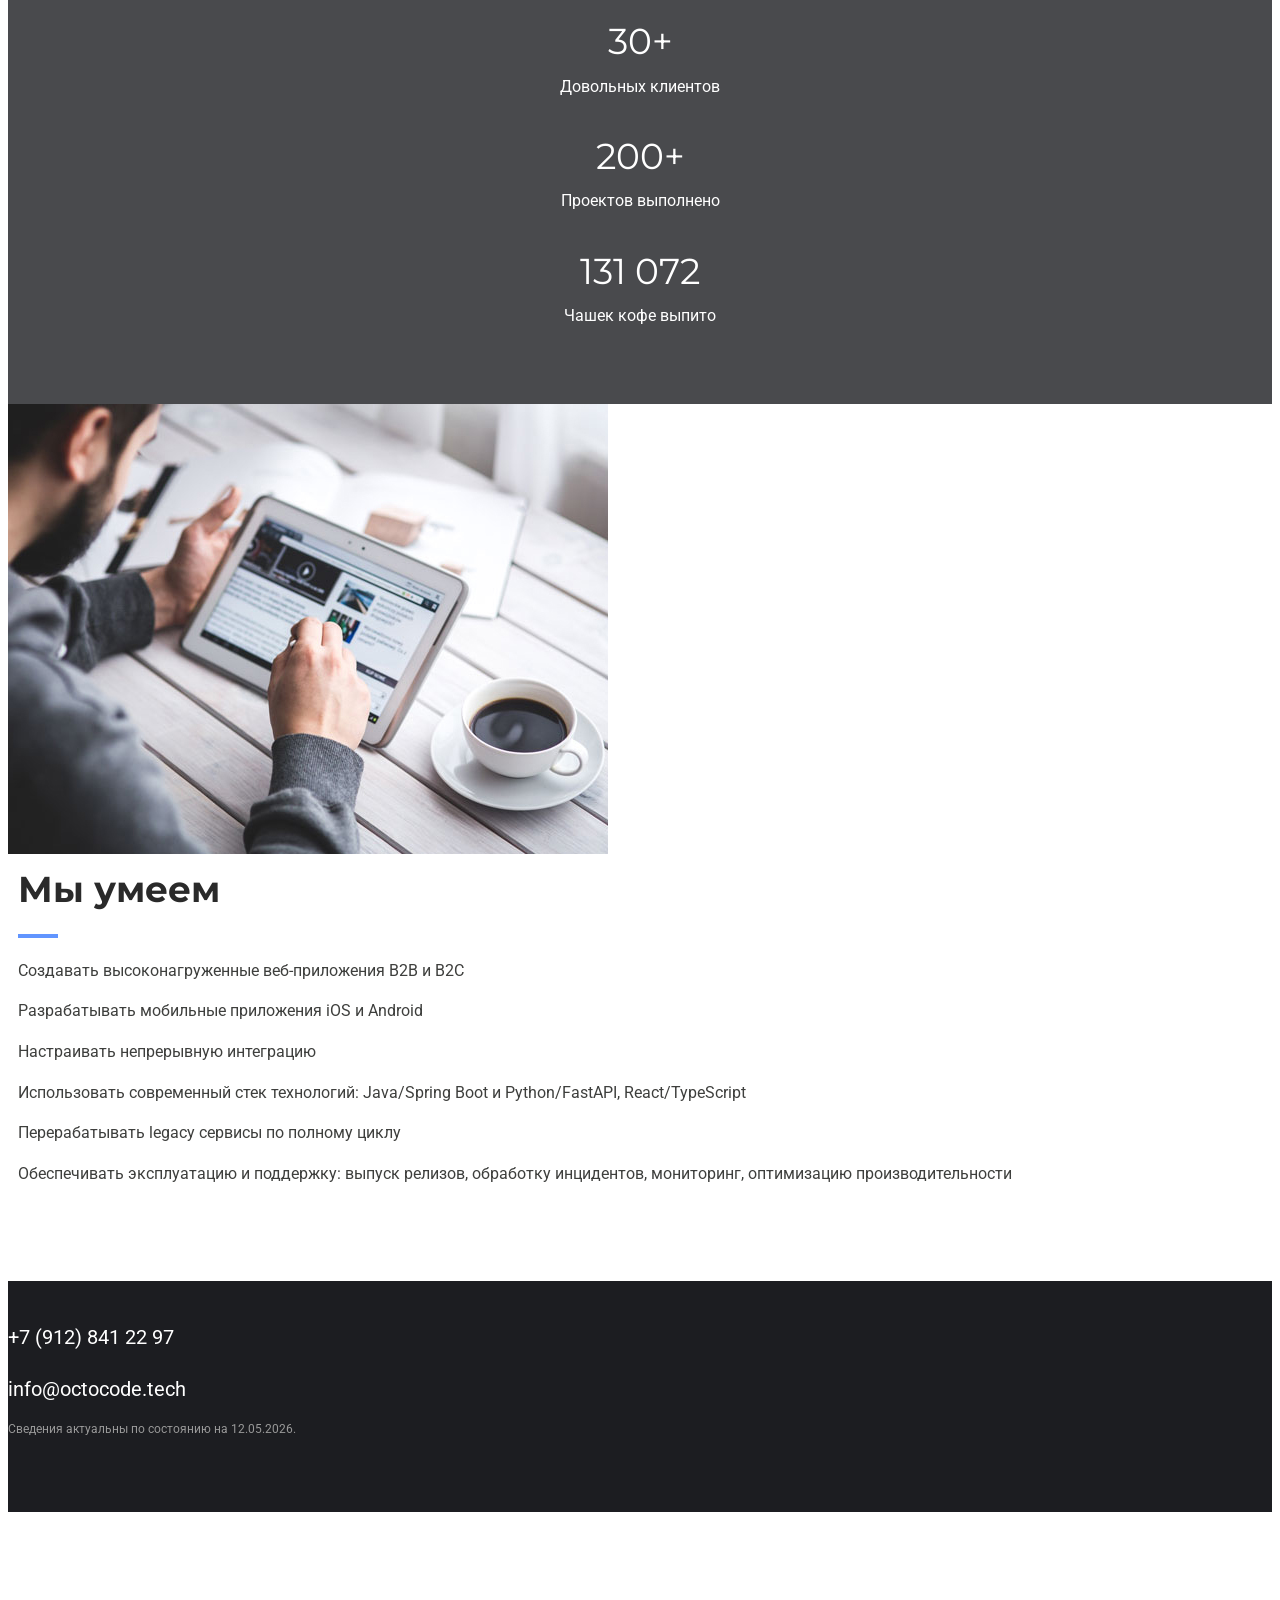
==== commit ee046009: "add info after audit step4" ====
--- a/index.html
+++ b/index.html
@@ -58,8 +58,6 @@
                      alt="">
             </div>
         </div>
-
-    </div>
 
 </div>
 
--- a/css/style.css
+++ b/css/style.css
@@ -2081,3 +2081,29 @@
         border-left: 3px solid #6195FF;
     }
 }
+
+
+/*------------------------------------*\
+	Prava page styles
+\*------------------------------------*/
+
+.prava-item {
+    margin-bottom: 20px;
+}
+
+.prava-item.legal-notice h4 {
+    margin-bottom: 10px;
+    color: #2a2a2a;
+}
+
+.prava-item.legal-notice p {
+    font-size: 14px;
+    color: #666;
+}
+
+.prava-item.date-notice p {
+    font-size: 14px;
+    color: #888;
+    font-style: italic;
+    margin-top: 30px;
+}
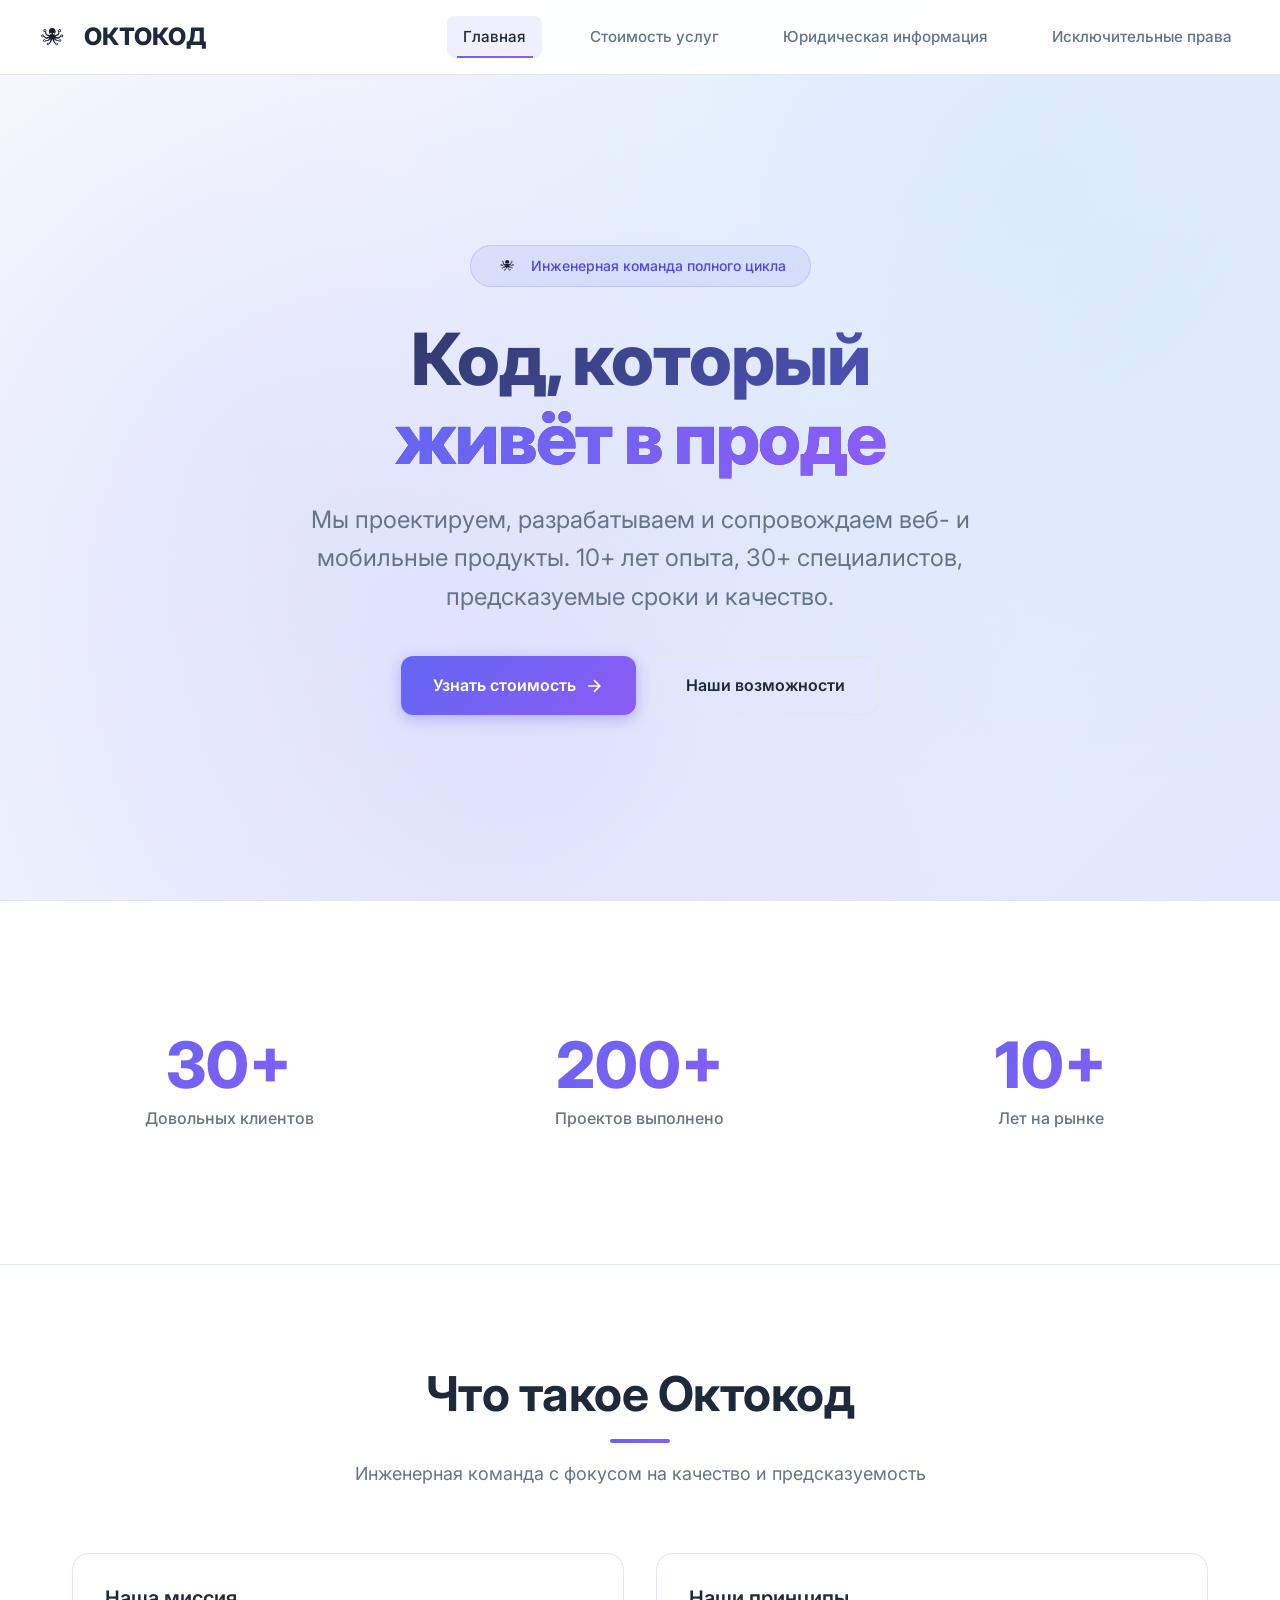
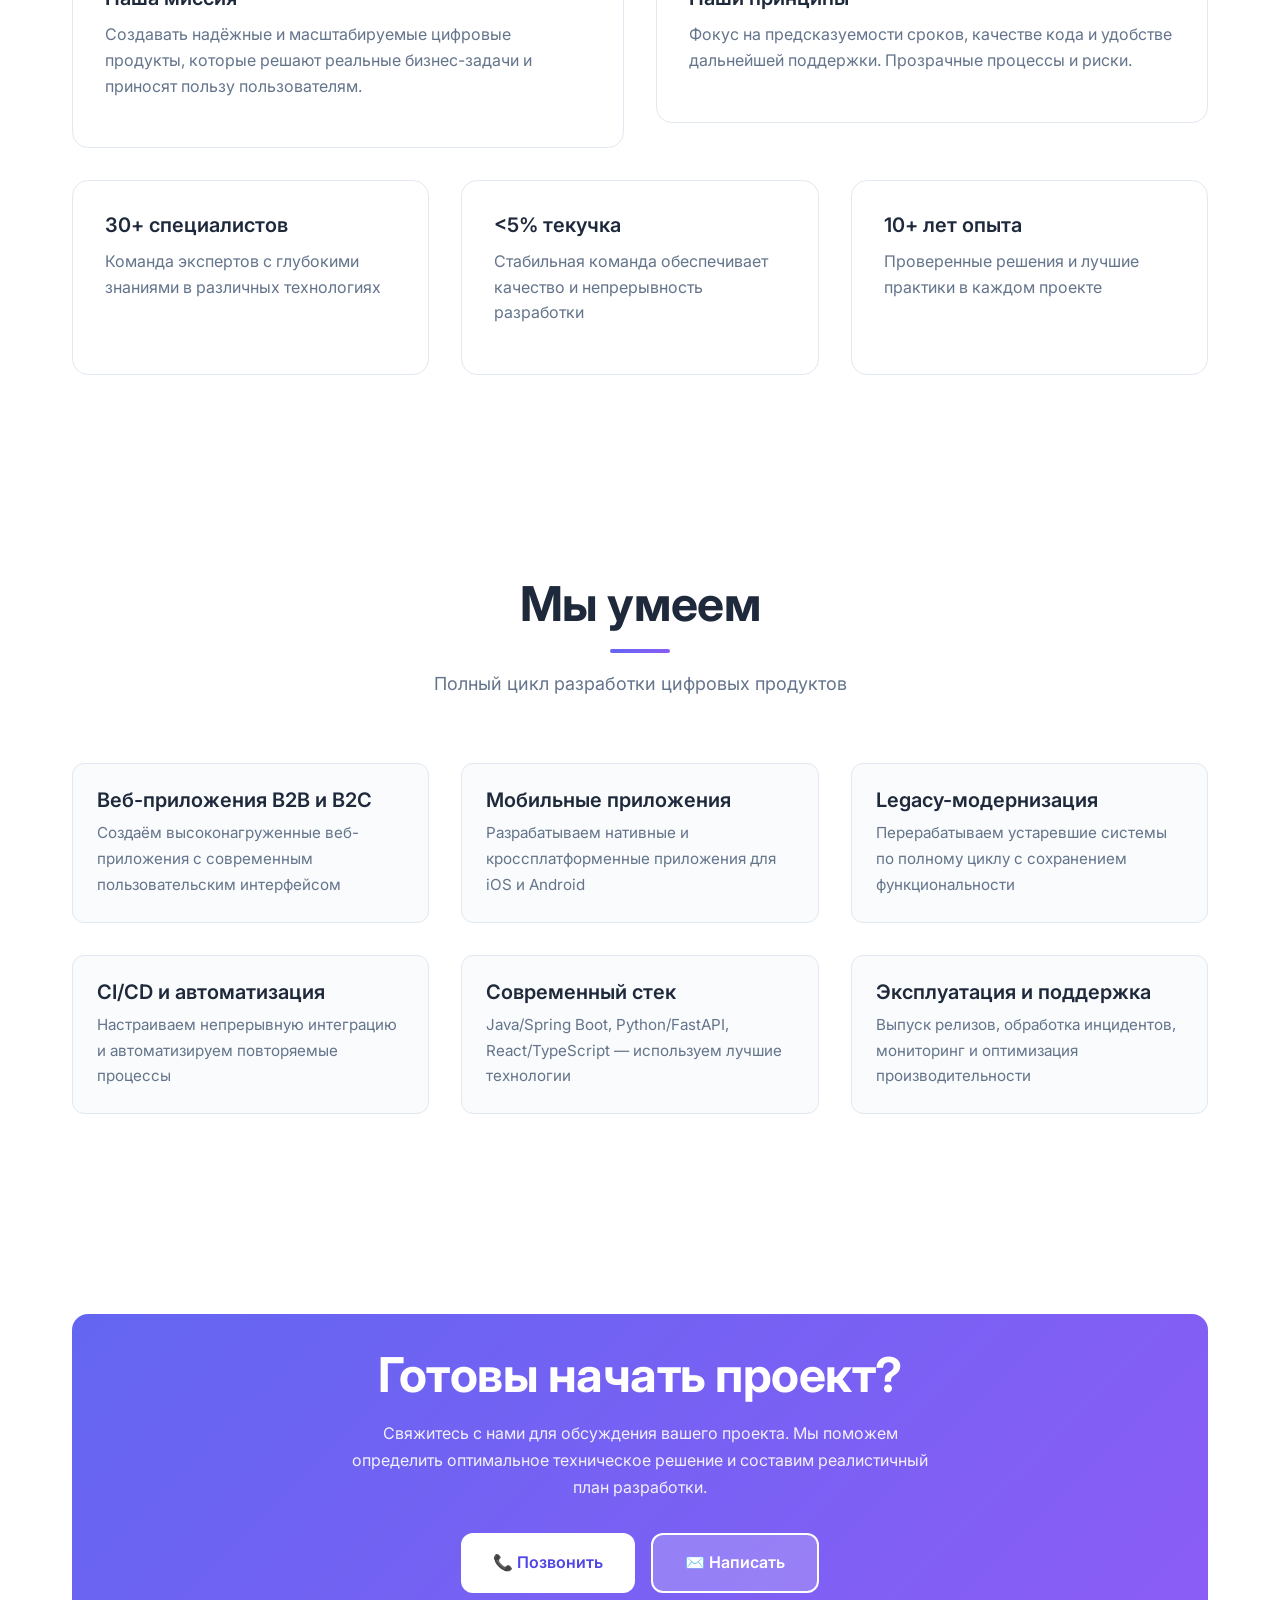
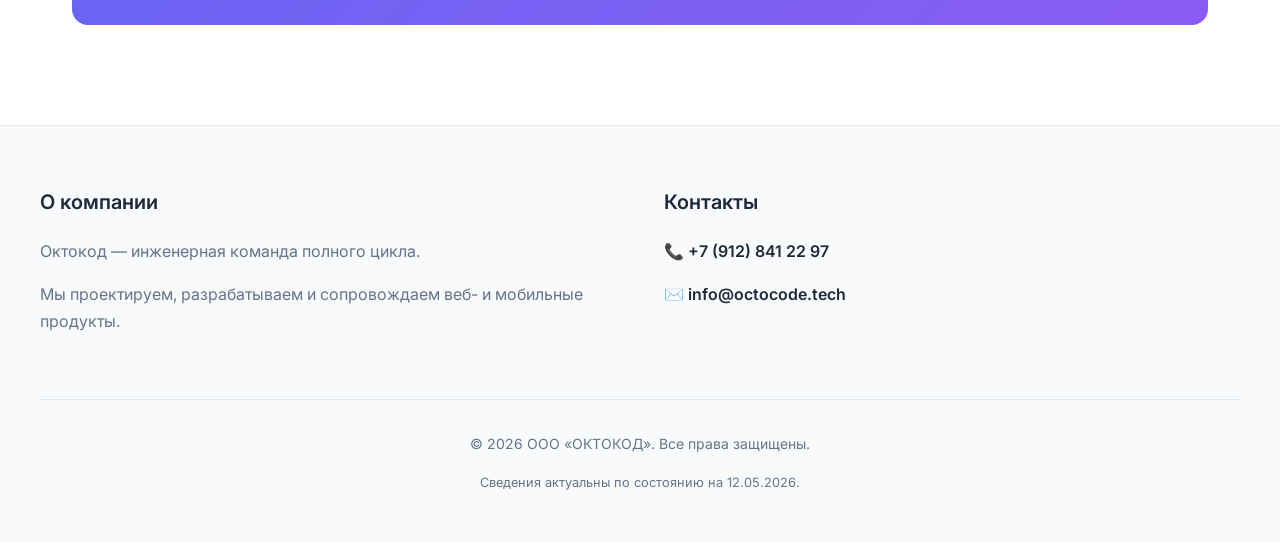
==== commit 3a63c7e9: "new design" ====
--- a/index.html
+++ b/index.html
@@ -1,5 +1,4 @@
 <!DOCTYPE html>
-
 <html lang="ru">
 <head>
     <meta charset="utf-8">
@@ -13,165 +12,334 @@
 
     <title>octocode 📱 Заказная разработка мобильных и веб-приложений под ключ</title>
 
-    <link href="https://fonts.googleapis.com/css?family=Orbitron" rel="stylesheet">
-    <link href="https://fonts.googleapis.com/css?family=Roboto&display=swap&subset=cyrillic,cyrillic-ext" rel="stylesheet">
-    <link href="https://fonts.googleapis.com/css?family=Montserrat:400,700&display=swap&subset=cyrillic" rel="stylesheet">
-    <link href="https://fonts.googleapis.com/css?family=Orbitron&display=swap" rel="stylesheet">
-<!--    <link rel="shortcut icon" href="./img/logo-small.png" type="image/x-icon">-->
-    <link type="text/css" rel="stylesheet" href="css/bootstrap.min.css" />
-    <link type="text/css" rel="stylesheet" href="css/owl.carousel.css" />
-    <link type="text/css" rel="stylesheet" href="css/owl.theme.default.css" />
-    <link type="text/css" rel="stylesheet" href="css/magnific-popup.css" />
-    <link rel="stylesheet" href="css/font-awesome.min.css">
-    <link type="text/css" rel="stylesheet" href="css/style.css" />
+    <!-- Google Fonts -->
+    <link rel="preconnect" href="https://fonts.googleapis.com">
+    <link rel="preconnect" href="https://fonts.gstatic.com" crossorigin>
+    <link href="https://fonts.googleapis.com/css2?family=Inter:wght@400;500;600;700;800&display=swap" rel="stylesheet">
+    
+    <!-- Modern CSS -->
+    <link rel="stylesheet" href="css/modern-style.css">
 
     <!--[if lt IE 9]>
     <script src="https://oss.maxcdn.com/html5shiv/3.7.3/html5shiv.min.js"></script>
     <script src="https://oss.maxcdn.com/respond/1.4.2/respond.min.js"></script>
     <![endif]-->
-    <script src="https://player.vimeo.com/api/player.js"></script>
 </head>
 
 <body>
-<!-- Header -->
-<div id="header-container"></div>
-<!-- /Header -->
-
-<div id="process" class="section md-padding">
-    <div class="container">
-        <div class="row">
-            <div class="col-md-6">
-                <div class="section-header small-margin">
-                    <h2 class="title">Что такое Октокод</h2>
-                </div>
-                <p>Октокод — инженерная команда полного цикла.</p>
-                <p>Мы проектируем, разрабатываем и сопровождаем веб- и мобильные продукты, бережно модернизируем legacy и отвечаем за эксплуатацию.</p>
-                <p>10+ лет на рынке, 30+ специалистов, текучка менее 5% в год.</p>
-                <p>Фокус на предсказуемости сроков, качестве кода и удобстве дальнейшей поддержки.</p>
-				<p>Архитектура приложений, основанная на опыте реальных решений и сервисов</p>
-				<p>Прозрачные сроки и риски</p>
-				<p>Автоматизация всего повторяемого</p>				
-            </div>
-            <div class="col-md-6">
-                <img class="img-responsive"
-                     src="img/background2.jpg"
-                     alt="">
-            </div>
-        </div>
-
-</div>
-
-<div id="numbers" class="section sm-padding">
-    <div class="bg-img"
-         style="background-image: url('./img/background2.jpg');">
-        <div class="overlay"></div>
-    </div>
-    <div class="container">
-        <div class="row">
-            <div class="col-sm-3 col-sm-offset-1 col-xs-6">
-                <div class="number">                    
-                    <p class="white-text"><span class="counter">30</span>+</p>
-                    <span class="white-text">Довольных клиентов</span>
-                </div>
-            </div>
-            <div class="col-sm-4 col-xs-6">
-                <div class="number">                   
-                    <p class="white-text"><span class="counter">200</span>+</p>
-                    <span class="white-text">Проектов выполнено</span>
-                </div>
-            </div>
-            <div class="col-sm-3 col-xs-6">
-                <div class="number">                    
-                    <p class="white-text"><span class="counter">131 072</span></p>
-                    <span class="white-text">Чашек кофе выпито</span>
-                </div>
-            </div>
-        </div>
-    </div>
-</div>
-
-<div id="features" class="section md-padding">
-    <div class="container">
-        <div class="row">
-            <div class="col-md-6">
-                <img class="img-responsive" src="./img/about2.jpg" alt="">
-            </div>
-
-            <div class="col-md-6">
-                <div class="section-header">
-                    <h2 class="title">Мы умеем</h2>
-                </div>
-                <div class="feature">
-                    <i class="fa fa-check"></i>
-                    <p>Создавать высоконагруженные веб-приложения B2B и B2C</p>
-                </div>
-                <div class="feature">
-                    <i class="fa fa-check"></i>
-                    <p>Разрабатывать мобильные приложения iOS и Android</p>
-                </div>
-                <div class="feature">
-                    <i class="fa fa-check"></i>
-                    <p>Настраивать непрерывную интеграцию</p>
-                </div>
-                <div class="feature">
-                    <i class="fa fa-check"></i>
-                    <p>Использовать современный стек технологий: Java/Spring Boot и Python/FastAPI, React/TypeScript</p>
-                </div>
-                <div class="feature">
-                    <i class="fa fa-check"></i>
-                    <p>Перерабатывать legacy сервисы по полному циклу</p>
-                </div>
-                <div class="feature">
-                    <i class="fa fa-check"></i>
-                    <p>Обеспечивать эксплуатацию и поддержку: выпуск релизов, обработку инцидентов, мониторинг, оптимизацию производительности</p>
-                </div>
-            </div>
-        </div>
-    </div>
-</div>
-
-<!-- Footer -->
-<div id="footer-container"></div>
-<!-- /Footer -->
-
-<!-- Back to top -->
-<div id="back-to-top"></div>
-<!-- /Back to top -->
-
-<!-- Preloader -->
-<div id="preloader">
-    <div class="preloader">
-        <span></span>
-        <span></span>
-        <span></span>
-        <span></span>
-    </div>
-</div>
-<!-- /Preloader -->
-
-<!-- jQuery Plugins -->
-<script type="text/javascript" src="js/jquery.min.js"></script>
-<script type="text/javascript" src="js/bootstrap.min.js"></script>
-<script type="text/javascript" src="js/owl.carousel.min.js"></script>
-<script type="text/javascript" src="js/jquery.magnific-popup.js"></script>
-<script type="text/javascript" src="js/main.js"></script>
-
-<!-- Load Header and Footer -->
-<script>
-    // Load header
-    fetch('header.html')
-        .then(response => response.text())
-        .then(html => {
-            document.getElementById('header-container').innerHTML = html;
+    <!-- Header -->
+    <div id="header-container"></div>
+    <!-- /Header -->
+
+    <!-- Hero Section -->
+    <section class="hero-section">
+        <div class="hero-background"></div>
+        <div class="hero-pattern"></div>
+        
+        <div class="hero-content">
+            <div class="hero-badge">
+                <img src="img/octocode.svg" alt="Octocode" class="hero-logo">
+                <span>Инженерная команда полного цикла</span>
+            </div>
+            <h1 class="hero-title">
+                Код, который<br>
+                <span class="text-gradient">живёт в проде</span>
+            </h1>
+            <p class="hero-subtitle">
+                Мы проектируем, разрабатываем и сопровождаем веб- и мобильные продукты. 
+                10+ лет опыта, 30+ специалистов, предсказуемые сроки и качество.
+            </p>
+            <div class="hero-buttons">
+                <a href="stoimost-uslug.html" class="btn btn-primary">
+                    Узнать стоимость
+                    <svg width="20" height="20" viewBox="0 0 24 24" fill="none" stroke="currentColor" stroke-width="2">
+                        <path d="M5 12h14M12 5l7 7-7 7"/>
+                    </svg>
+                </a>
+                <a href="#features" class="btn btn-secondary">
+                    Наши возможности
+                </a>
+            </div>
+        </div>
+    </section>
+
+    <!-- Stats Section -->
+    <section class="section stats-section">
+        <div class="grid-3">
+            <div class="stat-item fade-in">
+                <div class="stat-number">30+</div>
+                <div class="stat-label">Довольных клиентов</div>
+            </div>
+            <div class="stat-item fade-in">
+                <div class="stat-number">200+</div>
+                <div class="stat-label">Проектов выполнено</div>
+            </div>
+            <div class="stat-item fade-in">
+                <div class="stat-number">10+</div>
+                <div class="stat-label">Лет на рынке</div>
+            </div>
+        </div>
+    </section>
+
+    <!-- About Section -->
+    <section class="section" id="about">
+        <div class="container">
+            <div class="section-header">
+                <h2 class="section-title">Что такое Октокод</h2>
+                <p class="section-subtitle">Инженерная команда с фокусом на качество и предсказуемость</p>
+            </div>
+            
+            <div class="grid-2">
+                <div class="fade-in">
+                    <div class="card">
+                        <h3 class="card-title">Наша миссия</h3>
+                        <p class="card-description">
+                            Создавать надёжные и масштабируемые цифровые продукты, 
+                            которые решают реальные бизнес-задачи и приносят пользу пользователям.
+                        </p>
+                    </div>
+                </div>
+                
+                <div class="fade-in">
+                    <div class="card">
+                        <h3 class="card-title">Наши принципы</h3>
+                        <p class="card-description">
+                            Фокус на предсказуемости сроков, качестве кода и удобстве 
+                            дальнейшей поддержки. Прозрачные процессы и риски.
+                        </p>
+                    </div>
+                </div>
+            </div>
+            
+            <div class="grid-3" style="margin-top: 2rem;">
+                <div class="card fade-in">
+                    <h3 class="card-title">30+ специалистов</h3>
+                    <p class="card-description">Команда экспертов с глубокими знаниями в различных технологиях</p>
+                </div>
+                
+                <div class="card fade-in">
+                    <h3 class="card-title"><5% текучка</h3>
+                    <p class="card-description">Стабильная команда обеспечивает качество и непрерывность разработки</p>
+                </div>
+                
+                <div class="card fade-in">
+                    <h3 class="card-title">10+ лет опыта</h3>
+                    <p class="card-description">Проверенные решения и лучшие практики в каждом проекте</p>
+                </div>
+            </div>
+        </div>
+    </section>
+
+    <!-- Features Section -->
+    <section class="section" id="features" style="background: var(--card-bg);">
+        <div class="container">
+            <div class="section-header">
+                <h2 class="section-title">Мы умеем</h2>
+                <p class="section-subtitle">Полный цикл разработки цифровых продуктов</p>
+            </div>
+            
+            <div class="features-grid">
+                <div class="feature-item fade-in">
+                    <div class="feature-text">
+                        <h4>Веб-приложения B2B и B2C</h4>
+                        <p>Создаём высоконагруженные веб-приложения с современным пользовательским интерфейсом</p>
+                    </div>
+                </div>
+                
+                <div class="feature-item fade-in">
+                    <div class="feature-text">
+                        <h4>Мобильные приложения</h4>
+                        <p>Разрабатываем нативные и кроссплатформенные приложения для iOS и Android</p>
+                    </div>
+                </div>
+                
+                <div class="feature-item fade-in">
+                    <div class="feature-text">
+                        <h4>Legacy-модернизация</h4>
+                        <p>Перерабатываем устаревшие системы по полному циклу с сохранением функциональности</p>
+                    </div>
+                </div>
+                
+                <div class="feature-item fade-in">
+                    <div class="feature-text">
+                        <h4>CI/CD и автоматизация</h4>
+                        <p>Настраиваем непрерывную интеграцию и автоматизируем повторяемые процессы</p>
+                    </div>
+                </div>
+                
+                <div class="feature-item fade-in">
+                    <div class="feature-text">
+                        <h4>Современный стек</h4>
+                        <p>Java/Spring Boot, Python/FastAPI, React/TypeScript — используем лучшие технологии</p>
+                    </div>
+                </div>
+                
+                <div class="feature-item fade-in">
+                    <div class="feature-text">
+                        <h4>Эксплуатация и поддержка</h4>
+                        <p>Выпуск релизов, обработка инцидентов, мониторинг и оптимизация производительности</p>
+                    </div>
+                </div>
+            </div>
+        </div>
+    </section>
+
+    <!-- CTA Section -->
+    <section class="section">
+        <div class="container">
+            <div class="card fade-in" style="text-align: center; background: var(--gradient-primary); border: none;">
+                <h2 style="color: white; margin-bottom: 1rem;">Готовы начать проект?</h2>
+                <p style="color: rgba(255,255,255,0.9); max-width: 600px; margin: 0 auto 2rem;">
+                    Свяжитесь с нами для обсуждения вашего проекта. Мы поможем определить оптимальное 
+                    техническое решение и составим реалистичный план разработки.
+                </p>
+                <div style="display: flex; gap: 1rem; justify-content: center; flex-wrap: wrap;">
+                    <a href="tel:+79128412297" class="btn" style="background: white; color: var(--primary-dark);">
+                        📞 Позвонить
+                    </a>
+                    <a href="mailto:info@octocode.tech" class="btn" style="background: rgba(255,255,255,0.2); color: white; border: 2px solid white;">
+                        ✉️ Написать
+                    </a>
+                </div>
+            </div>
+        </div>
+    </section>
+
+    <!-- Footer -->
+    <div id="footer-container"></div>
+    <!-- /Footer -->
+
+    <!-- Back to Top -->
+    <button class="back-to-top" id="back-to-top" aria-label="Back to top">
+        ↑
+    </button>
+
+    <!-- Modern JavaScript -->
+    <script>
+        // Load Header and Footer
+        document.addEventListener('DOMContentLoaded', function() {
+            // Load header
+            fetch('header.html')
+                .then(response => response.text())
+                .then(html => {
+                    document.getElementById('header-container').innerHTML = html;
+                    initializeHeader();
+                });
+            
+            // Load footer
+            fetch('footer.html')
+                .then(response => response.text())
+                .then(html => {
+                    document.getElementById('footer-container').innerHTML = html;
+                });
+            
+            // Initialize scroll animations
+            initializeScrollAnimations();
+            
+            // Initialize back to top button
+            initializeBackToTop();
         });
-    
-    // Load footer
-    fetch('footer.html')
-        .then(response => response.text())
-        .then(html => {
-            document.getElementById('footer-container').innerHTML = html;
+
+        // Header functionality
+        function initializeHeader() {
+            const header = document.getElementById('modern-header');
+            const mobileToggle = document.getElementById('mobile-menu-toggle');
+            const nav = document.getElementById('modern-nav');
+            
+            // Scroll effect
+            window.addEventListener('scroll', function() {
+                if (window.scrollY > 50) {
+                    header.classList.add('scrolled');
+                } else {
+                    header.classList.remove('scrolled');
+                }
+            });
+            
+            // Mobile menu toggle
+            if (mobileToggle && nav) {
+                mobileToggle.addEventListener('click', function() {
+                    this.classList.toggle('active');
+                    nav.classList.toggle('active');
+                });
+                
+                // Close menu when clicking on a link
+                const navLinks = nav.querySelectorAll('.nav-link');
+                navLinks.forEach(link => {
+                    link.addEventListener('click', function() {
+                        mobileToggle.classList.remove('active');
+                        nav.classList.remove('active');
+                    });
+                });
+            }
+            
+            // Set active link based on current page
+            const currentPage = window.location.pathname.split('/').pop() || 'index.html';
+            const activeLink = nav.querySelector(`[href="${currentPage}"]`);
+            if (activeLink) {
+                nav.querySelectorAll('.nav-link').forEach(link => link.classList.remove('active'));
+                activeLink.classList.add('active');
+            }
+        }
+
+        // Scroll animations
+        function initializeScrollAnimations() {
+            const fadeElements = document.querySelectorAll('.fade-in');
+            
+            const observer = new IntersectionObserver((entries) => {
+                entries.forEach(entry => {
+                    if (entry.isIntersecting) {
+                        entry.target.classList.add('visible');
+                    }
+                });
+            }, {
+                threshold: 0.1,
+                rootMargin: '0px 0px -50px 0px'
+            });
+            
+            fadeElements.forEach(element => {
+                observer.observe(element);
+            });
+        }
+
+        // Back to top button
+        function initializeBackToTop() {
+            const backToTop = document.getElementById('back-to-top');
+            
+            window.addEventListener('scroll', function() {
+                if (window.scrollY > 500) {
+                    backToTop.classList.add('visible');
+                } else {
+                    backToTop.classList.remove('visible');
+                }
+            });
+            
+            backToTop.addEventListener('click', function() {
+                window.scrollTo({
+                    top: 0,
+                    behavior: 'smooth'
+                });
+            });
+        }
+
+        // Smooth scroll for anchor links
+        document.addEventListener('click', function(e) {
+            if (e.target.matches('a[href^="#"]')) {
+                e.preventDefault();
+                const targetId = e.target.getAttribute('href');
+                const targetElement = document.querySelector(targetId);
+                
+                if (targetElement) {
+                    const headerOffset = 80;
+                    const elementPosition = targetElement.getBoundingClientRect().top;
+                    const offsetPosition = elementPosition + window.pageYOffset - headerOffset;
+                    
+                    window.scrollTo({
+                        top: offsetPosition,
+                        behavior: 'smooth'
+                    });
+                }
+            }
         });
-</script>
-
+    </script>
 </body>
 </html>
--- a/css/modern-style.css
+++ b/css/modern-style.css
@@ -0,0 +1,809 @@
+/* ===================================
+   Modern Design System for Octocode
+   =================================== */
+
+/* CSS Variables */
+:root {
+    --primary-color: #6366f1;
+    --primary-dark: #4f46e5;
+    --primary-light: #818cf8;
+    --secondary-color: #0ea5e9;
+    --accent-color: #f59e0b;
+    --dark-bg: #f8fafc;
+    --darker-bg: #f1f5f9;
+    --card-bg: #ffffff;
+    --text-primary: #1e293b;
+    --text-secondary: #64748b;
+    --text-muted: #94a3b8;
+    --border-color: #e2e8f0;
+    --success-color: #10b981;
+    --gradient-primary: linear-gradient(135deg, #6366f1 0%, #8b5cf6 100%);
+    --gradient-secondary: linear-gradient(135deg, #0ea5e9 0%, #06b6d4 100%);
+    --gradient-dark: linear-gradient(180deg, #f8fafc 0%, #f1f5f9 100%);
+    --shadow-sm: 0 1px 2px 0 rgba(0, 0, 0, 0.05);
+    --shadow-md: 0 4px 6px -1px rgba(0, 0, 0, 0.1), 0 2px 4px -1px rgba(0, 0, 0, 0.06);
+    --shadow-lg: 0 10px 15px -3px rgba(0, 0, 0, 0.1), 0 4px 6px -2px rgba(0, 0, 0, 0.05);
+    --shadow-xl: 0 20px 25px -5px rgba(0, 0, 0, 0.1), 0 10px 10px -5px rgba(0, 0, 0, 0.04);
+    --transition-fast: 0.15s ease;
+    --transition-normal: 0.3s ease;
+    --transition-slow: 0.5s ease;
+}
+
+/* Reset & Base Styles */
+* {
+    margin: 0;
+    padding: 0;
+    box-sizing: border-box;
+}
+
+html {
+    scroll-behavior: smooth;
+}
+
+body {
+    font-family: 'Inter', -apple-system, BlinkMacSystemFont, 'Segoe UI', Roboto, 'Helvetica Neue', Arial, sans-serif;
+    font-size: 16px;
+    line-height: 1.7;
+    color: var(--text-primary);
+    background: #ffffff;
+    overflow-x: hidden;
+}
+
+/* Typography */
+h1, h2, h3, h4, h5, h6 {
+    font-family: 'Inter', sans-serif;
+    font-weight: 700;
+    line-height: 1.2;
+    margin-bottom: 1rem;
+    color: var(--text-primary);
+}
+
+h1 {
+    font-size: clamp(2.5rem, 5vw, 4rem);
+    font-weight: 800;
+    letter-spacing: -0.02em;
+}
+
+h2 {
+    font-size: clamp(2rem, 4vw, 3rem);
+    font-weight: 700;
+    letter-spacing: -0.01em;
+}
+
+h3 {
+    font-size: clamp(1.5rem, 3vw, 2rem);
+    font-weight: 600;
+}
+
+h4 {
+    font-size: 1.25rem;
+    font-weight: 600;
+}
+
+p {
+    margin-bottom: 1rem;
+    color: var(--text-secondary);
+}
+
+a {
+    color: var(--primary-light);
+    text-decoration: none;
+    transition: color var(--transition-fast);
+}
+
+a:hover {
+    color: var(--primary-color);
+}
+
+/* Modern Header */
+.modern-header {
+    position: fixed;
+    top: 0;
+    left: 0;
+    right: 0;
+    z-index: 1000;
+    background: rgba(255, 255, 255, 0.95);
+    backdrop-filter: blur(20px);
+    border-bottom: 1px solid var(--border-color);
+    transition: all var(--transition-normal);
+}
+
+.modern-header.scrolled {
+    background: rgba(255, 255, 255, 0.98);
+    box-shadow: var(--shadow-lg);
+}
+
+.header-container {
+    max-width: 1400px;
+    margin: 0 auto;
+    padding: 1rem 2rem;
+    display: flex;
+    justify-content: space-between;
+    align-items: center;
+}
+
+.logo {
+    font-size: 1.5rem;
+    font-weight: 800;
+    color: var(--text-primary);
+    text-decoration: none;
+    display: flex;
+    align-items: center;
+    gap: 0.75rem;
+}
+
+.logo-image {
+    width: 40px;
+    height: 40px;
+    object-fit: contain;
+}
+
+/* Modern Navigation */
+.modern-nav {
+    display: flex;
+    gap: 2rem;
+    align-items: center;
+}
+
+.nav-link {
+    color: var(--text-secondary);
+    font-weight: 500;
+    font-size: 0.95rem;
+    padding: 0.5rem 1rem;
+    border-radius: 8px;
+    transition: all var(--transition-fast);
+    position: relative;
+}
+
+.nav-link:hover,
+.nav-link.active {
+    color: var(--text-primary);
+    background: rgba(99, 102, 241, 0.1);
+}
+
+.nav-link::after {
+    content: '';
+    position: absolute;
+    bottom: 0;
+    left: 50%;
+    width: 0;
+    height: 2px;
+    background: var(--gradient-primary);
+    transition: all var(--transition-normal);
+    transform: translateX(-50%);
+}
+
+.nav-link:hover::after,
+.nav-link.active::after {
+    width: 80%;
+}
+
+/* Mobile Menu Toggle */
+.mobile-menu-toggle {
+    display: none;
+    flex-direction: column;
+    gap: 5px;
+    background: none;
+    border: none;
+    cursor: pointer;
+    padding: 10px;
+}
+
+.mobile-menu-toggle span {
+    width: 25px;
+    height: 2px;
+    background: var(--text-primary);
+    transition: all var(--transition-normal);
+    border-radius: 2px;
+}
+
+.mobile-menu-toggle.active span:nth-child(1) {
+    transform: rotate(45deg) translate(5px, 5px);
+}
+
+.mobile-menu-toggle.active span:nth-child(2) {
+    opacity: 0;
+}
+
+.mobile-menu-toggle.active span:nth-child(3) {
+    transform: rotate(-45deg) translate(7px, -6px);
+}
+
+/* Hero Section */
+.hero-section {
+    min-height: 100vh;
+    display: flex;
+    align-items: center;
+    justify-content: center;
+    position: relative;
+    padding: 120px 2rem 60px;
+    overflow: hidden;
+}
+
+.hero-background {
+    position: absolute;
+    top: 0;
+    left: 0;
+    right: 0;
+    bottom: 0;
+    background: linear-gradient(135deg, #f8fafc 0%, #e0e7ff 100%);
+    z-index: -2;
+}
+
+.hero-pattern {
+    position: absolute;
+    top: 0;
+    left: 0;
+    right: 0;
+    bottom: 0;
+    background-image:
+        radial-gradient(circle at 20% 50%, rgba(99, 102, 241, 0.08) 0%, transparent 50%),
+        radial-gradient(circle at 80% 20%, rgba(14, 165, 233, 0.08) 0%, transparent 50%),
+        radial-gradient(circle at 40% 80%, rgba(139, 92, 246, 0.08) 0%, transparent 50%);
+    z-index: -1;
+}
+
+.hero-content {
+    max-width: 1200px;
+    width: 100%;
+    text-align: center;
+    animation: fadeInUp 1s ease;
+}
+
+.hero-badge {
+    display: inline-flex;
+    align-items: center;
+    gap: 0.75rem;
+    padding: 0.5rem 1.5rem;
+    background: rgba(99, 102, 241, 0.1);
+    border: 1px solid rgba(99, 102, 241, 0.2);
+    border-radius: 50px;
+    font-size: 0.875rem;
+    font-weight: 500;
+    color: var(--primary-dark);
+    margin-bottom: 2rem;
+    animation: fadeInDown 0.8s ease;
+}
+
+.hero-logo {
+    width: 24px;
+    height: 24px;
+    object-fit: contain;
+}
+
+.hero-title {
+    font-size: clamp(2.5rem, 6vw, 4.5rem);
+    font-weight: 800;
+    line-height: 1.1;
+    margin-bottom: 1.5rem;
+    background: linear-gradient(135deg, var(--text-primary) 0%, var(--primary-color) 100%);
+    -webkit-background-clip: text;
+    -webkit-text-fill-color: transparent;
+    background-clip: text;
+}
+
+.hero-subtitle {
+    font-size: clamp(1.125rem, 2vw, 1.5rem);
+    color: var(--text-secondary);
+    max-width: 700px;
+    margin: 0 auto 2.5rem;
+    line-height: 1.6;
+}
+
+.hero-buttons {
+    display: flex;
+    gap: 1rem;
+    justify-content: center;
+    flex-wrap: wrap;
+    margin-top: 2rem;
+}
+
+/* Modern Buttons */
+.btn {
+    display: inline-flex;
+    align-items: center;
+    gap: 0.5rem;
+    padding: 0.875rem 2rem;
+    font-size: 1rem;
+    font-weight: 600;
+    border-radius: 12px;
+    border: none;
+    cursor: pointer;
+    transition: all var(--transition-normal);
+    text-decoration: none;
+    position: relative;
+    overflow: hidden;
+}
+
+.btn-primary {
+    background: var(--gradient-primary);
+    color: white;
+    box-shadow: 0 4px 15px rgba(99, 102, 241, 0.4);
+}
+
+.btn-primary:hover {
+    transform: translateY(-2px);
+    box-shadow: 0 8px 25px rgba(99, 102, 241, 0.5);
+}
+
+.btn-secondary {
+    background: transparent;
+    color: var(--text-primary);
+    border: 2px solid var(--border-color);
+}
+
+.btn-secondary:hover {
+    background: rgba(99, 102, 241, 0.05);
+    border-color: var(--primary-color);
+    transform: translateY(-2px);
+}
+
+/* Section Styles */
+.section {
+    padding: 100px 2rem;
+    position: relative;
+}
+
+.section-header {
+    text-align: center;
+    margin-bottom: 4rem;
+}
+
+.section-title {
+    font-size: clamp(2rem, 4vw, 3rem);
+    font-weight: 700;
+    margin-bottom: 1rem;
+    position: relative;
+    display: inline-block;
+}
+
+.section-title::after {
+    content: '';
+    display: block;
+    width: 60px;
+    height: 4px;
+    background: var(--gradient-primary);
+    margin: 1rem auto 0;
+    border-radius: 2px;
+}
+
+.section-subtitle {
+    font-size: 1.125rem;
+    color: var(--text-secondary);
+    max-width: 600px;
+    margin: 0 auto;
+}
+
+/* Modern Cards */
+.card {
+    background: var(--card-bg);
+    border: 1px solid var(--border-color);
+    border-radius: 16px;
+    padding: 2rem;
+    transition: all var(--transition-normal);
+    position: relative;
+    overflow: hidden;
+}
+
+.card::before {
+    content: '';
+    position: absolute;
+    top: 0;
+    left: 0;
+    right: 0;
+    height: 3px;
+    background: var(--gradient-primary);
+    transform: scaleX(0);
+    transition: transform var(--transition-normal);
+}
+
+.card:hover {
+    transform: translateY(-5px);
+    box-shadow: var(--shadow-xl);
+    border-color: var(--primary-color);
+}
+
+.card:hover::before {
+    transform: scaleX(1);
+}
+
+.card-icon {
+    width: 60px;
+    height: 60px;
+    background: var(--gradient-primary);
+    border-radius: 12px;
+    display: flex;
+    align-items: center;
+    justify-content: center;
+    font-size: 1.5rem;
+    margin-bottom: 1.5rem;
+    color: white;
+}
+
+.card-title {
+    font-size: 1.25rem;
+    font-weight: 600;
+    margin-bottom: 0.75rem;
+    color: var(--text-primary);
+}
+
+.card-description {
+    color: var(--text-secondary);
+    line-height: 1.6;
+}
+
+/* Grid Layouts */
+.grid-2 {
+    display: grid;
+    grid-template-columns: repeat(2, 1fr);
+    gap: 2rem;
+    max-width: 1200px;
+    margin: 0 auto;
+}
+
+.grid-3 {
+    display: grid;
+    grid-template-columns: repeat(3, 1fr);
+    gap: 2rem;
+    max-width: 1200px;
+    margin: 0 auto;
+}
+
+.grid-4 {
+    display: grid;
+    grid-template-columns: repeat(4, 1fr);
+    gap: 1.5rem;
+    max-width: 1400px;
+    margin: 0 auto;
+}
+
+/* Stats Section */
+.stats-section {
+    background: var(--card-bg);
+    border-top: 1px solid var(--border-color);
+    border-bottom: 1px solid var(--border-color);
+}
+
+.stat-item {
+    text-align: center;
+    padding: 2rem;
+}
+
+.stat-number {
+    font-size: clamp(2.5rem, 5vw, 4rem);
+    font-weight: 800;
+    background: var(--gradient-primary);
+    -webkit-background-clip: text;
+    -webkit-text-fill-color: transparent;
+    background-clip: text;
+    line-height: 1;
+    margin-bottom: 0.5rem;
+}
+
+.stat-label {
+    font-size: 1rem;
+    color: var(--text-secondary);
+    font-weight: 500;
+}
+
+/* Features Section */
+.features-grid {
+    display: grid;
+    grid-template-columns: repeat(auto-fit, minmax(300px, 1fr));
+    gap: 2rem;
+    max-width: 1200px;
+    margin: 0 auto;
+}
+
+.feature-item {
+    display: flex;
+    align-items: flex-start;
+    gap: 1rem;
+    padding: 1.5rem;
+    background: rgba(248, 250, 252, 0.8);
+    border-radius: 12px;
+    border: 1px solid var(--border-color);
+    transition: all var(--transition-normal);
+}
+
+.feature-item:hover {
+    background: var(--card-bg);
+    transform: translateX(5px);
+    border-color: var(--primary-color);
+    box-shadow: var(--shadow-md);
+}
+
+.feature-text {
+    flex: 1;
+}
+
+.feature-text h4 {
+    margin-bottom: 0.5rem;
+    color: var(--text-primary);
+}
+
+.feature-text p {
+    margin: 0;
+    font-size: 0.95rem;
+}
+
+/* Modern Footer */
+.modern-footer {
+    background: #f8fafc;
+    border-top: 1px solid var(--border-color);
+    padding: 4rem 2rem 2rem;
+}
+
+.footer-content {
+    max-width: 1200px;
+    margin: 0 auto;
+    display: grid;
+    grid-template-columns: repeat(auto-fit, minmax(250px, 1fr));
+    gap: 3rem;
+    margin-bottom: 3rem;
+}
+
+.footer-section h4 {
+    margin-bottom: 1.5rem;
+    color: var(--text-primary);
+}
+
+.footer-section p {
+    color: var(--text-secondary);
+    margin-bottom: 1rem;
+}
+
+.footer-section a {
+    color: var(--text-secondary);
+    display: block;
+    margin-bottom: 0.75rem;
+    transition: color var(--transition-fast);
+}
+
+.footer-section a:hover {
+    color: var(--primary-light);
+}
+
+.footer-bottom {
+    max-width: 1200px;
+    margin: 0 auto;
+    padding-top: 2rem;
+    border-top: 1px solid var(--border-color);
+    text-align: center;
+    color: var(--text-muted);
+    font-size: 0.875rem;
+}
+
+/* Animations */
+@keyframes fadeInUp {
+    from {
+        opacity: 0;
+        transform: translateY(30px);
+    }
+    to {
+        opacity: 1;
+        transform: translateY(0);
+    }
+}
+
+@keyframes fadeInDown {
+    from {
+        opacity: 0;
+        transform: translateY(-30px);
+    }
+    to {
+        opacity: 1;
+        transform: translateY(0);
+    }
+}
+
+@keyframes fadeIn {
+    from {
+        opacity: 0;
+    }
+    to {
+        opacity: 1;
+    }
+}
+
+/* Scroll Animations */
+.fade-in {
+    opacity: 0;
+    transform: translateY(20px);
+    transition: all 0.6s ease;
+}
+
+.fade-in.visible {
+    opacity: 1;
+    transform: translateY(0);
+}
+
+/* Back to Top Button */
+.back-to-top {
+    position: fixed;
+    bottom: 30px;
+    right: 30px;
+    width: 50px;
+    height: 50px;
+    background: var(--gradient-primary);
+    border: none;
+    border-radius: 12px;
+    color: white;
+    font-size: 1.25rem;
+    cursor: pointer;
+    opacity: 0;
+    visibility: hidden;
+    transition: all var(--transition-normal);
+    box-shadow: var(--shadow-lg);
+    z-index: 999;
+}
+
+.back-to-top.visible {
+    opacity: 1;
+    visibility: visible;
+}
+
+.back-to-top:hover {
+    transform: translateY(-5px);
+    box-shadow: var(--shadow-xl);
+}
+
+/* Responsive Design */
+@media (max-width: 1024px) {
+    .grid-4 {
+        grid-template-columns: repeat(2, 1fr);
+    }
+}
+
+@media (max-width: 768px) {
+    .modern-nav {
+        position: fixed;
+        top: 70px;
+        left: 0;
+        right: 0;
+        background: rgba(255, 255, 255, 0.98);
+        backdrop-filter: blur(20px);
+        flex-direction: column;
+        padding: 2rem;
+        gap: 0;
+        transform: translateY(-100%);
+        opacity: 0;
+        visibility: hidden;
+        transition: all var(--transition-normal);
+        border-bottom: 1px solid var(--border-color);
+        box-shadow: var(--shadow-lg);
+    }
+
+    .modern-nav.active {
+        transform: translateY(0);
+        opacity: 1;
+        visibility: visible;
+    }
+
+    .nav-link {
+        padding: 1rem;
+        width: 100%;
+        text-align: center;
+    }
+
+    .mobile-menu-toggle {
+        display: flex;
+    }
+
+    .grid-2,
+    .grid-3 {
+        grid-template-columns: 1fr;
+    }
+
+    .grid-4 {
+        grid-template-columns: 1fr;
+    }
+
+    .hero-buttons {
+        flex-direction: column;
+        align-items: center;
+    }
+
+    .btn {
+        width: 100%;
+        justify-content: center;
+    }
+
+    .section {
+        padding: 60px 1.5rem;
+    }
+}
+
+@media (max-width: 480px) {
+    .header-container {
+        padding: 1rem;
+    }
+
+    .hero-section {
+        padding: 100px 1rem 40px;
+    }
+
+    .card {
+        padding: 1.5rem;
+    }
+
+    .stat-item {
+        padding: 1.5rem 1rem;
+    }
+}
+
+/* Utility Classes */
+.text-center {
+    text-align: center;
+}
+
+.text-gradient {
+    background: var(--gradient-primary);
+    -webkit-background-clip: text;
+    -webkit-text-fill-color: transparent;
+    background-clip: text;
+}
+
+.container {
+    max-width: 1200px;
+    margin: 0 auto;
+    padding: 0 2rem;
+}
+
+/* Smooth Scroll */
+html {
+    scroll-behavior: smooth;
+}
+
+/* Selection */
+::selection {
+    background: var(--primary-color);
+    color: white;
+}
+
+::-moz-selection {
+    background: var(--primary-color);
+    color: white;
+}
+
+/* Focus Styles */
+a:focus,
+button:focus {
+    outline: 2px solid var(--primary-color);
+    outline-offset: 2px;
+}
+
+/* Loading States */
+.loading {
+    opacity: 0.6;
+    pointer-events: none;
+}
+
+/* Image Styles */
+img {
+    max-width: 100%;
+    height: auto;
+    display: block;
+}
+
+/* Custom Scrollbar */
+::-webkit-scrollbar {
+    width: 10px;
+}
+
+::-webkit-scrollbar-track {
+    background: #f1f5f9;
+}
+
+::-webkit-scrollbar-thumb {
+    background: #cbd5e1;
+    border-radius: 5px;
+}
+
+::-webkit-scrollbar-thumb:hover {
+    background: var(--primary-color);
+}
+
+::-webkit-scrollbar-thumb:hover {
+    background: var(--primary-color);
+}
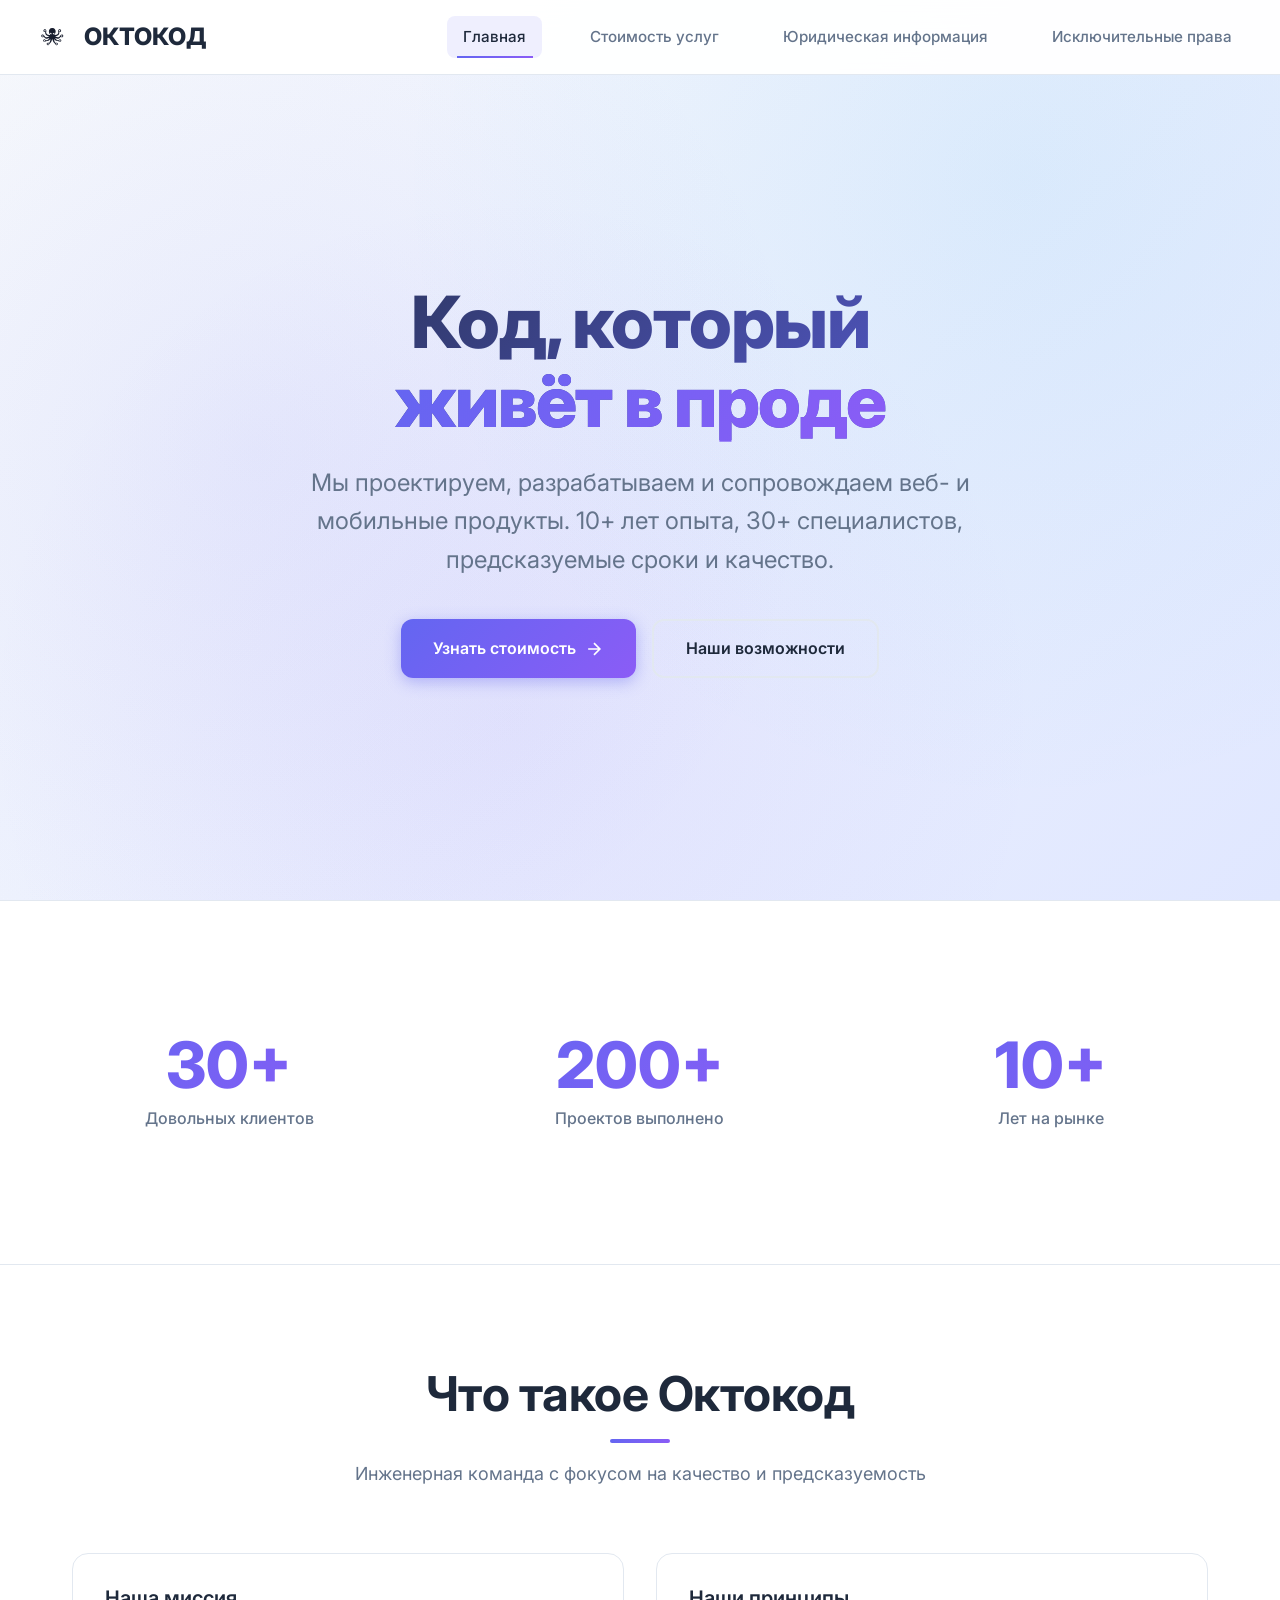
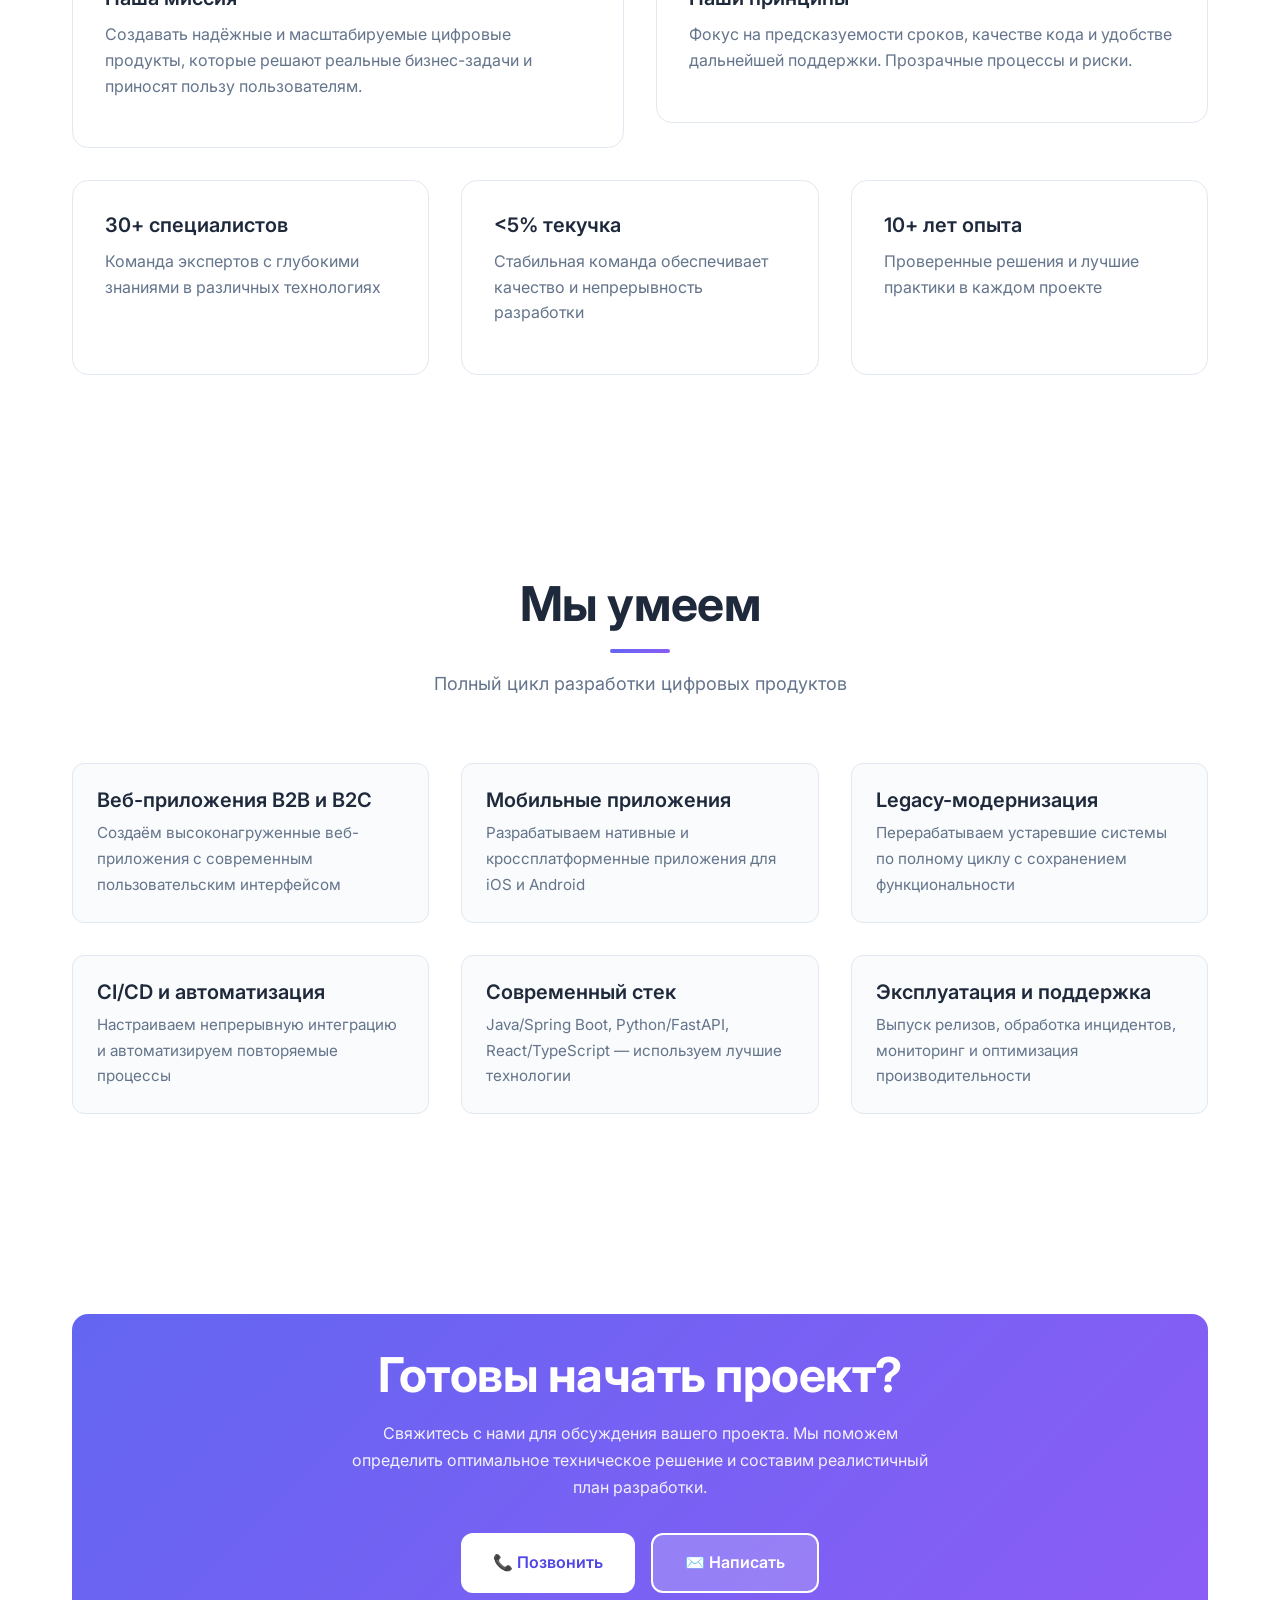
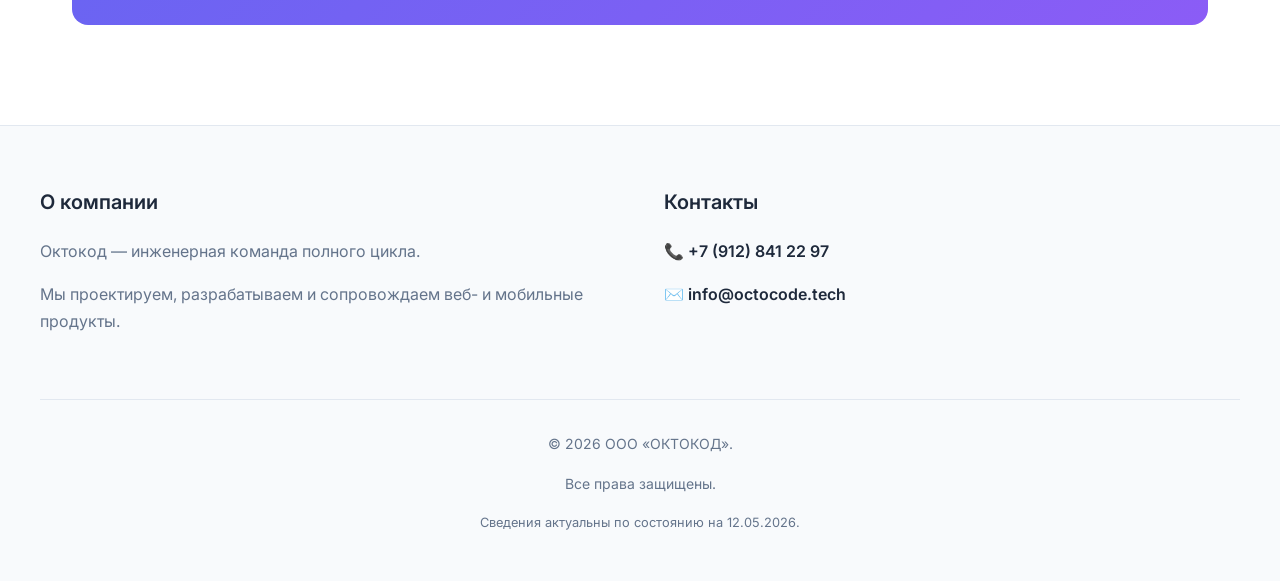
==== commit cefbf166: "new design. step2" ====
--- a/index.html
+++ b/index.html
@@ -19,6 +19,9 @@
     
     <!-- Modern CSS -->
     <link rel="stylesheet" href="css/modern-style.css">
+    
+    <!-- Favicon -->
+    <link rel="icon" type="image/svg+xml" href="img/octocode.svg">
 
     <!--[if lt IE 9]>
     <script src="https://oss.maxcdn.com/html5shiv/3.7.3/html5shiv.min.js"></script>
@@ -37,10 +40,6 @@
         <div class="hero-pattern"></div>
         
         <div class="hero-content">
-            <div class="hero-badge">
-                <img src="img/octocode.svg" alt="Octocode" class="hero-logo">
-                <span>Инженерная команда полного цикла</span>
-            </div>
             <h1 class="hero-title">
                 Код, который<br>
                 <span class="text-gradient">живёт в проде</span>
--- a/css/modern-style.css
+++ b/css/modern-style.css
@@ -543,6 +543,37 @@
     margin-bottom: 3rem;
 }
 
+утере .footer-logo-container {
+    margin-bottom: 1.5rem;
+    padding: 1.5rem;
+    background: linear-gradient(135deg, rgba(99, 102, 241, 0.05) 0%, rgba(139, 92, 246, 0.05) 100%);
+    border-radius: 16px;
+    border: 1px solid rgba(99, 102, 241, 0.1);
+    display: flex;
+    justify-content: center;
+    align-items: center;
+    transition: all var(--transition-normal);
+}
+
+.footer-logo-container:hover {
+    background: linear-gradient(135deg, rgba(99, 102, 241, 0.1) 0%, rgba(139, 92, 246, 0.1) 100%);
+    border-color: rgba(99, 102, 241, 0.2);
+    transform: translateY(-2px);
+    box-shadow: var(--shadow-md);
+}
+
+.footer-logo {
+    width: 120px;
+    height: auto;
+    filter: drop-shadow(0 2px 8px rgba(99, 102, 241, 0.2));
+    transition: all var(--transition-normal);
+}
+
+.footer-logo-container:hover .footer-logo {
+    filter: drop-shadow(0 4px 12px rgba(99, 102, 241, 0.3));
+    transform: scale(1.05);
+}
+
 .footer-section h4 {
     margin-bottom: 1.5rem;
     color: var(--text-primary);
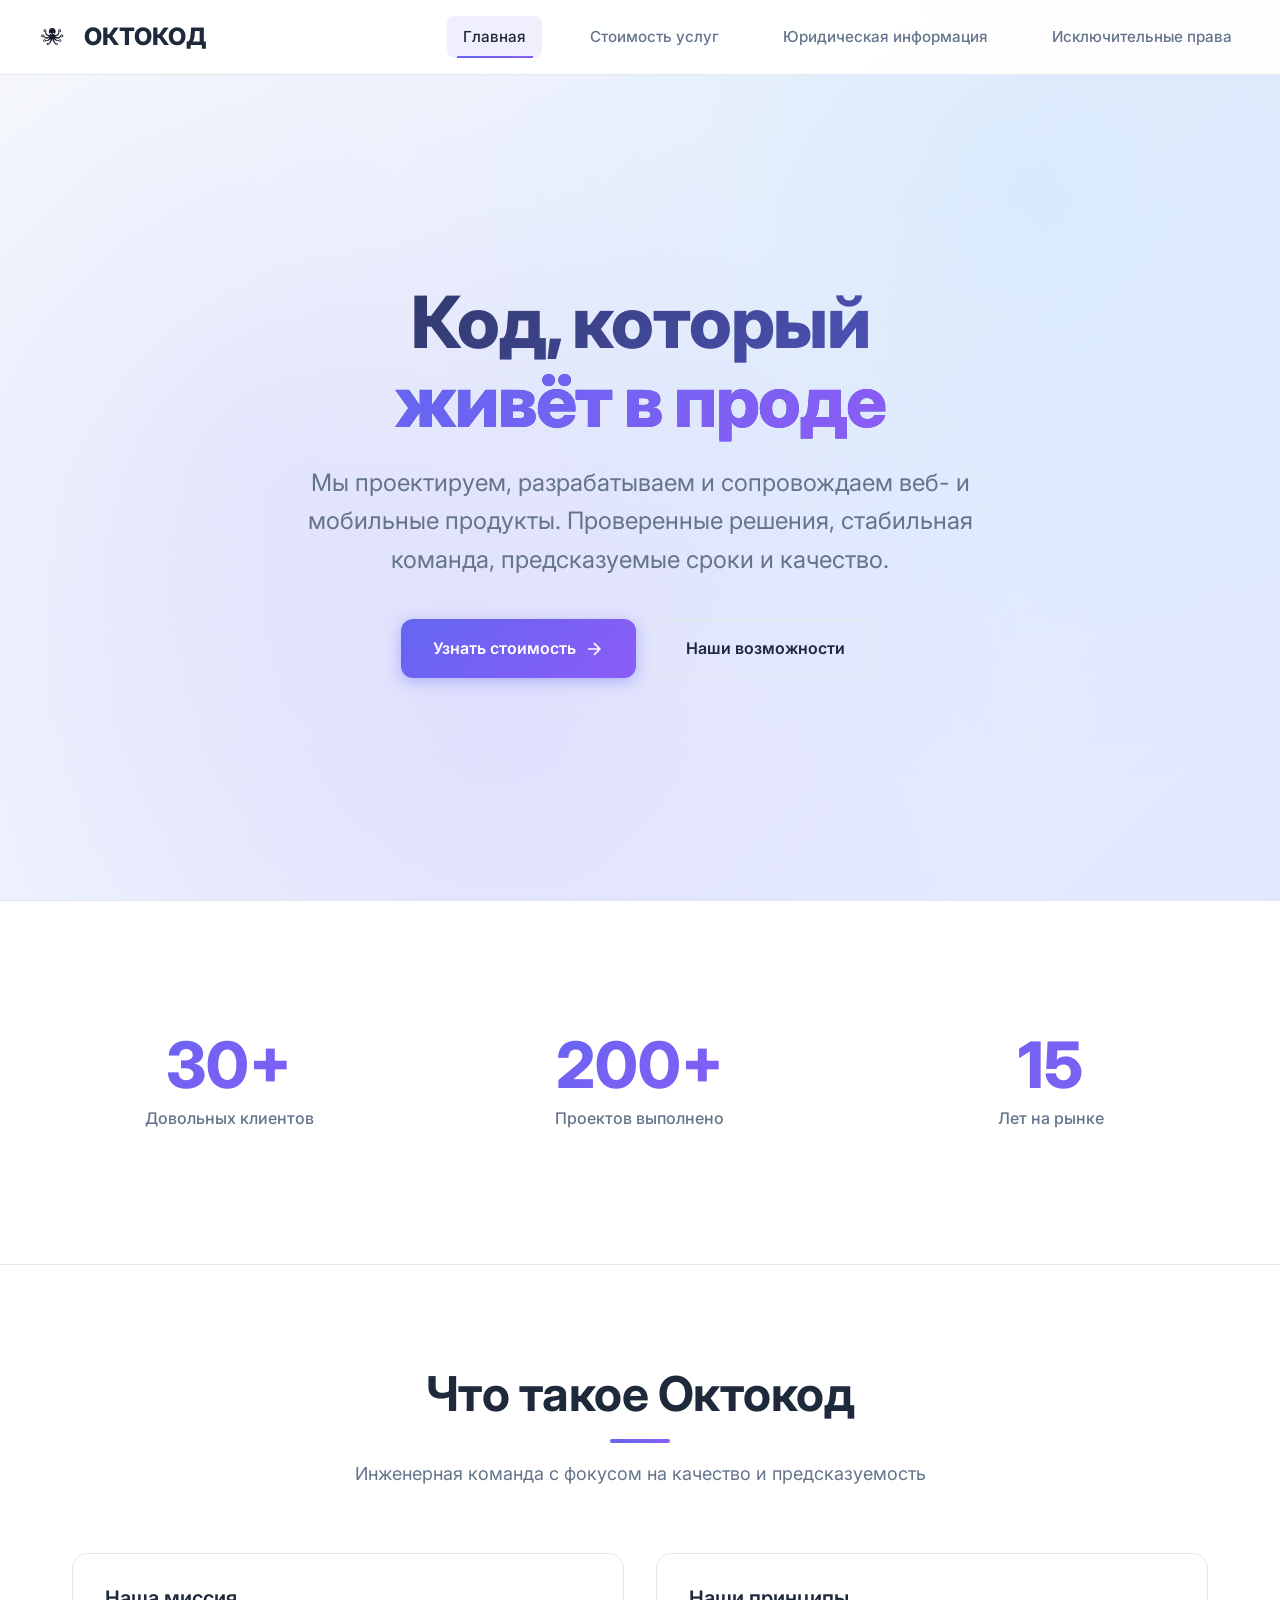
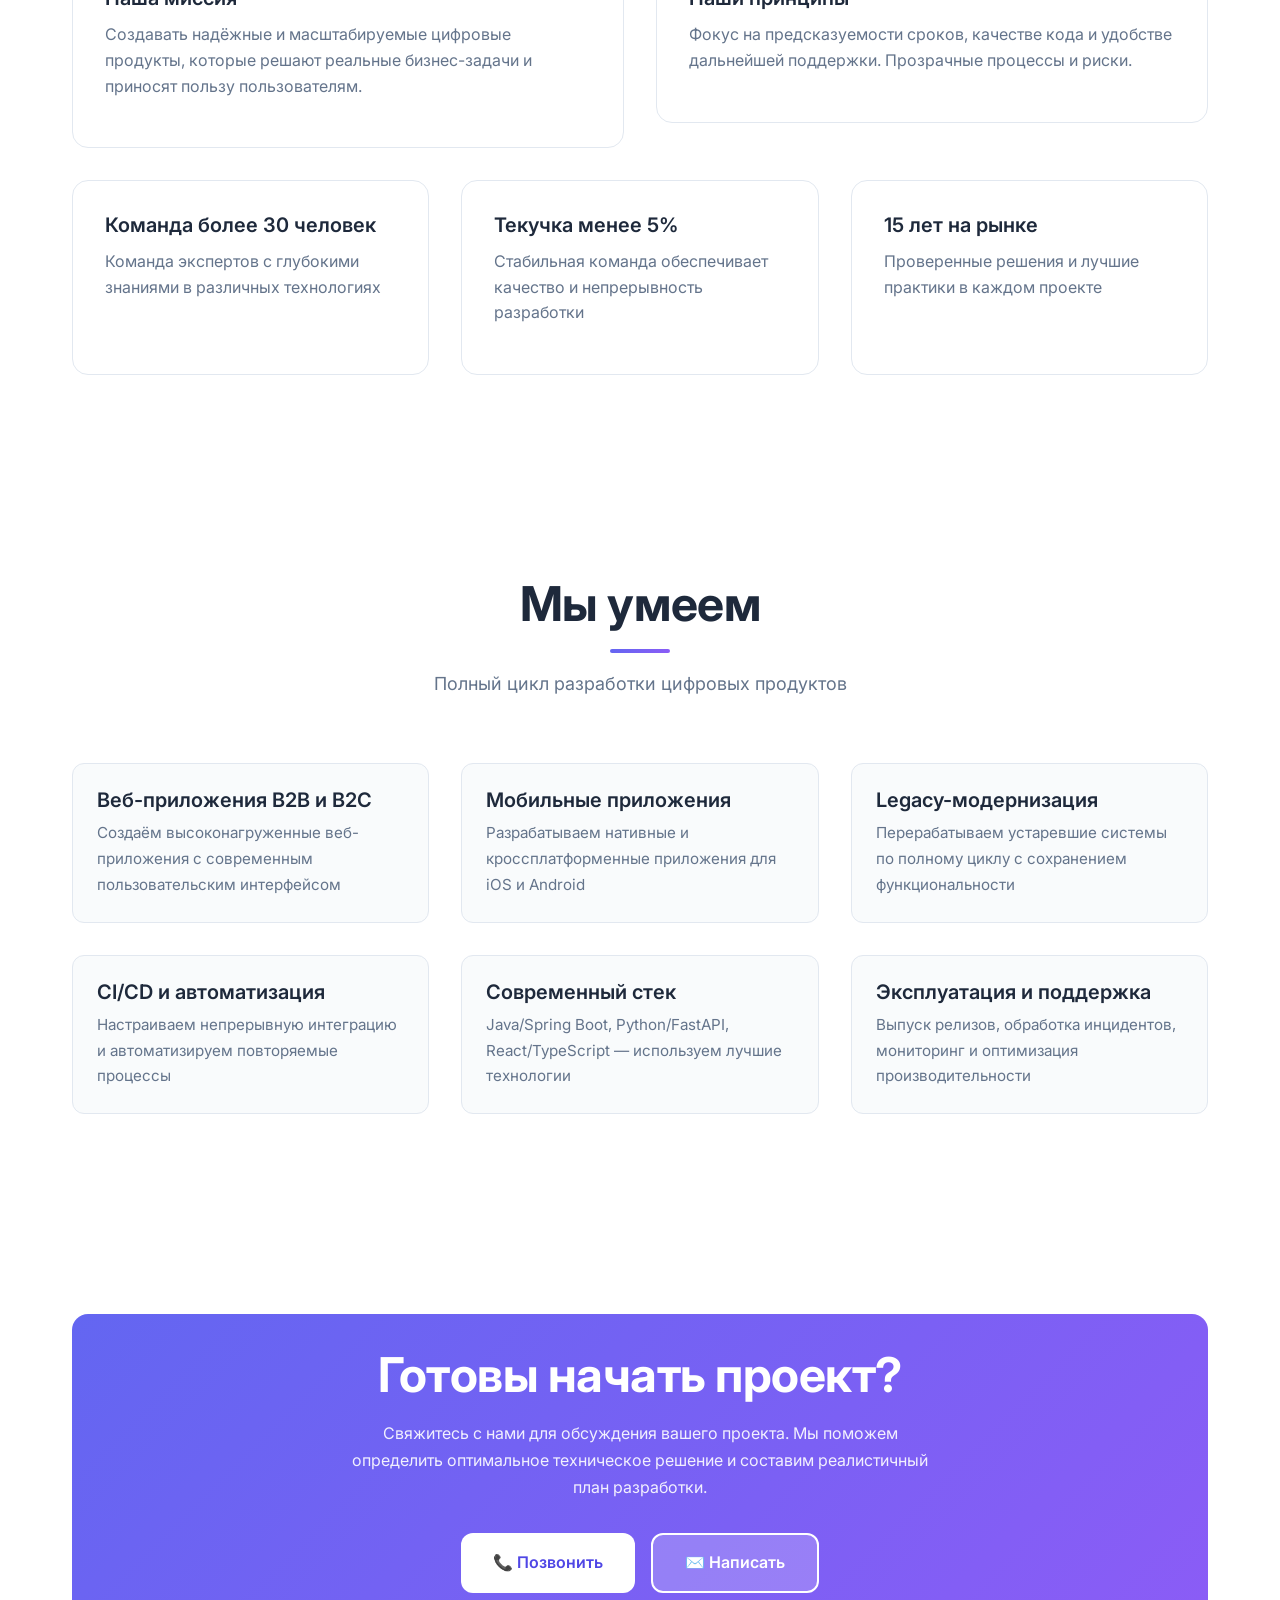
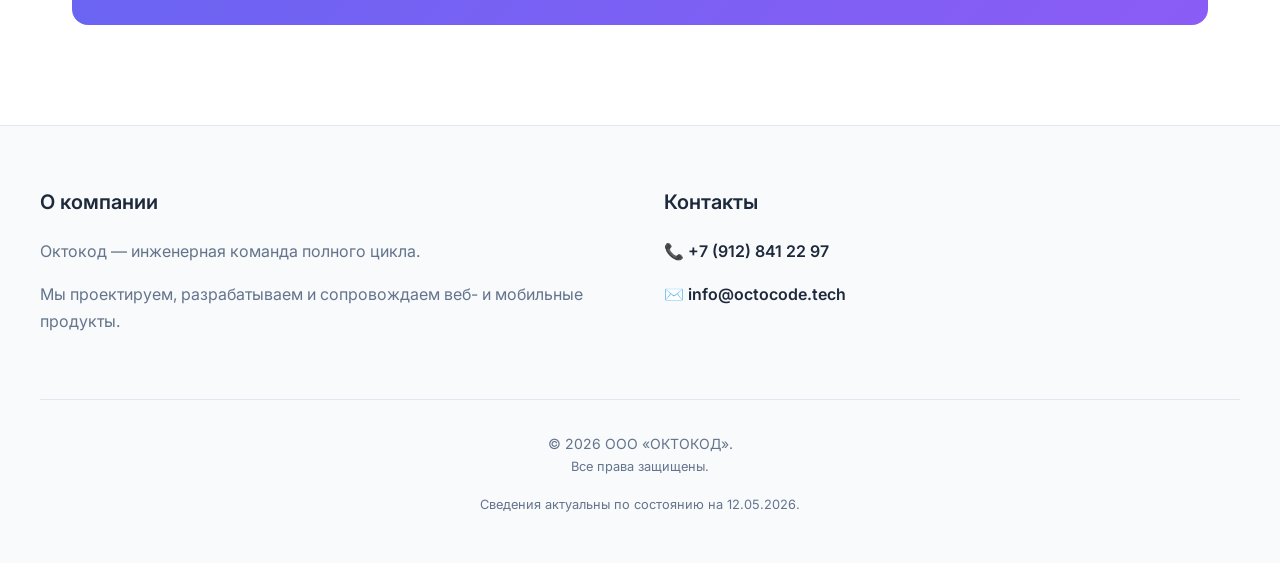
==== commit 94981612: "cleanup project" ====
--- a/index.html
+++ b/index.html
@@ -45,8 +45,8 @@
                 <span class="text-gradient">живёт в проде</span>
             </h1>
             <p class="hero-subtitle">
-                Мы проектируем, разрабатываем и сопровождаем веб- и мобильные продукты. 
-                10+ лет опыта, 30+ специалистов, предсказуемые сроки и качество.
+                Мы проектируем, разрабатываем и сопровождаем веб- и мобильные продукты.
+                Проверенные решения, стабильная команда, предсказуемые сроки и качество.
             </p>
             <div class="hero-buttons">
                 <a href="stoimost-uslug.html" class="btn btn-primary">
@@ -74,7 +74,7 @@
                 <div class="stat-label">Проектов выполнено</div>
             </div>
             <div class="stat-item fade-in">
-                <div class="stat-number">10+</div>
+                <div class="stat-number">15</div>
                 <div class="stat-label">Лет на рынке</div>
             </div>
         </div>
@@ -112,17 +112,17 @@
             
             <div class="grid-3" style="margin-top: 2rem;">
                 <div class="card fade-in">
-                    <h3 class="card-title">30+ специалистов</h3>
+                    <h3 class="card-title">Команда более 30 человек</h3>
                     <p class="card-description">Команда экспертов с глубокими знаниями в различных технологиях</p>
                 </div>
                 
                 <div class="card fade-in">
-                    <h3 class="card-title"><5% текучка</h3>
+                    <h3 class="card-title">Текучка менее 5%</h3>
                     <p class="card-description">Стабильная команда обеспечивает качество и непрерывность разработки</p>
                 </div>
                 
                 <div class="card fade-in">
-                    <h3 class="card-title">10+ лет опыта</h3>
+                    <h3 class="card-title">15 лет на рынке</h3>
                     <p class="card-description">Проверенные решения и лучшие практики в каждом проекте</p>
                 </div>
             </div>
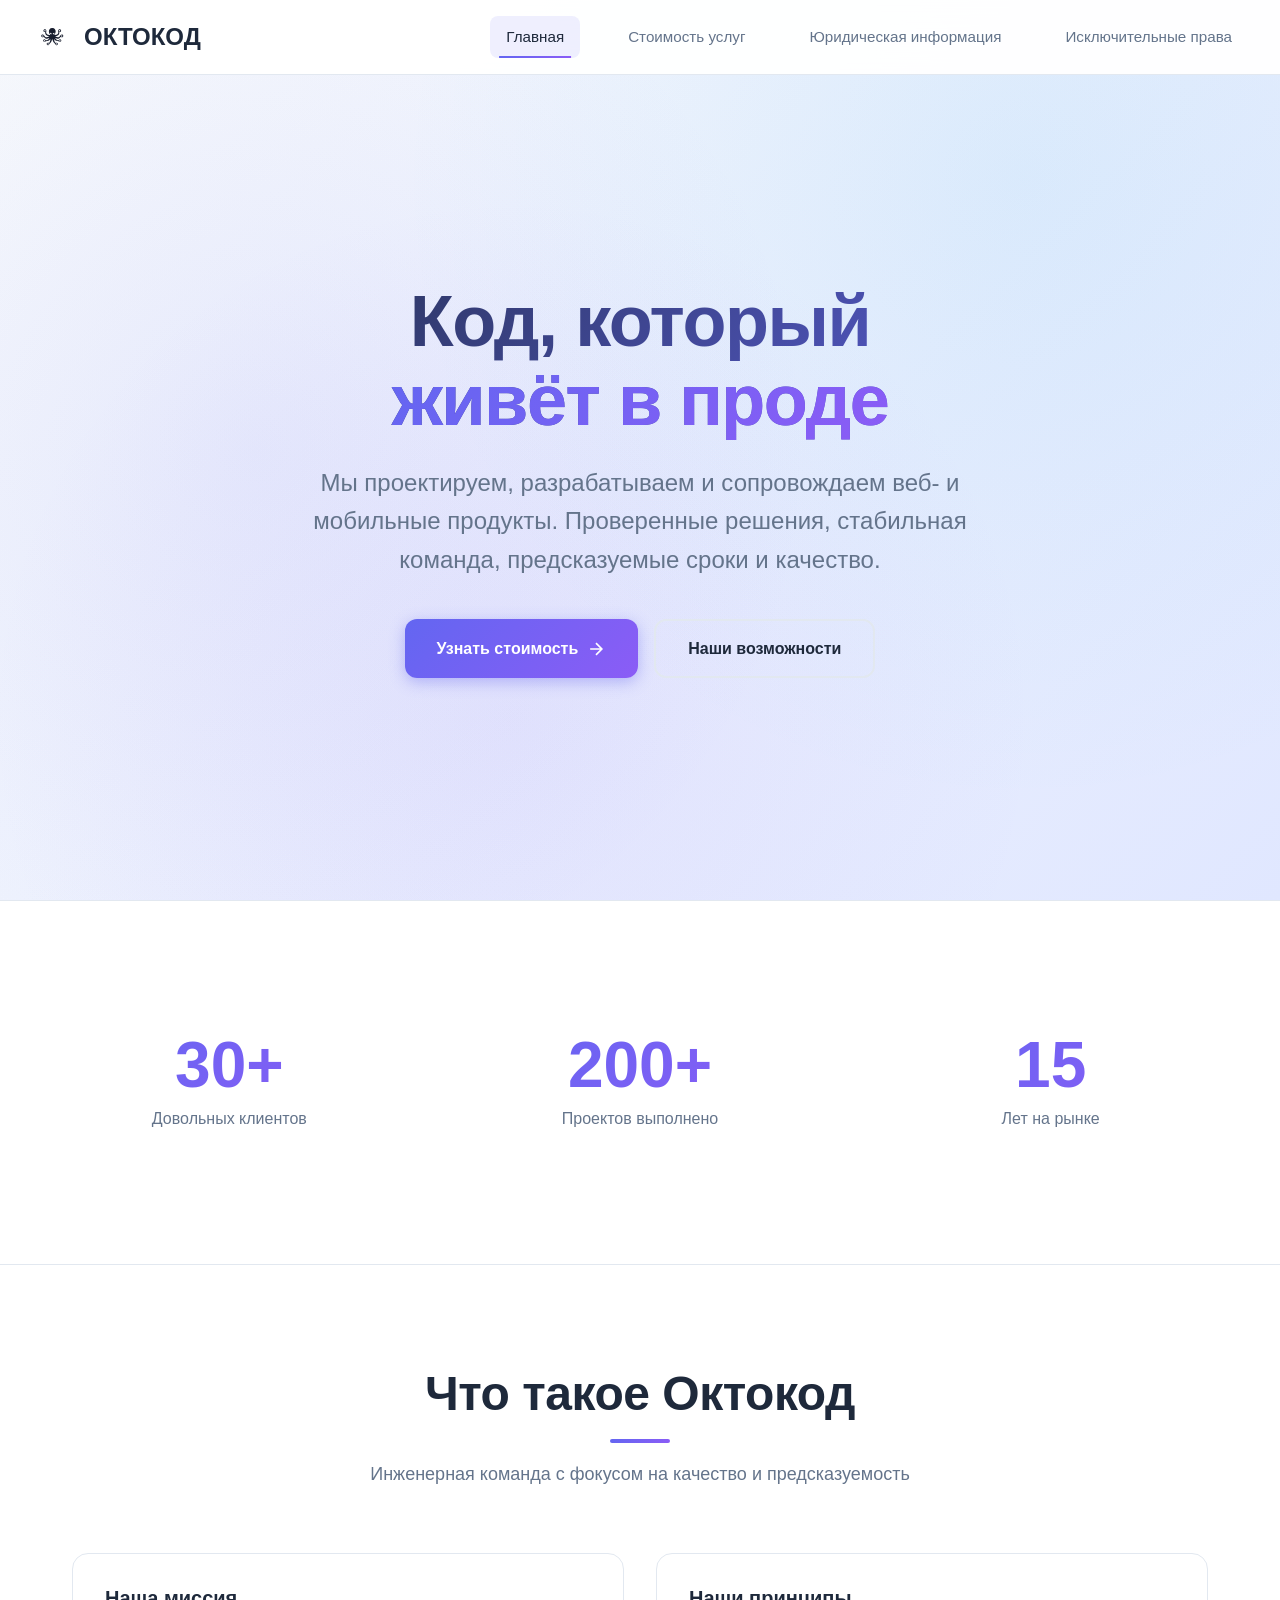
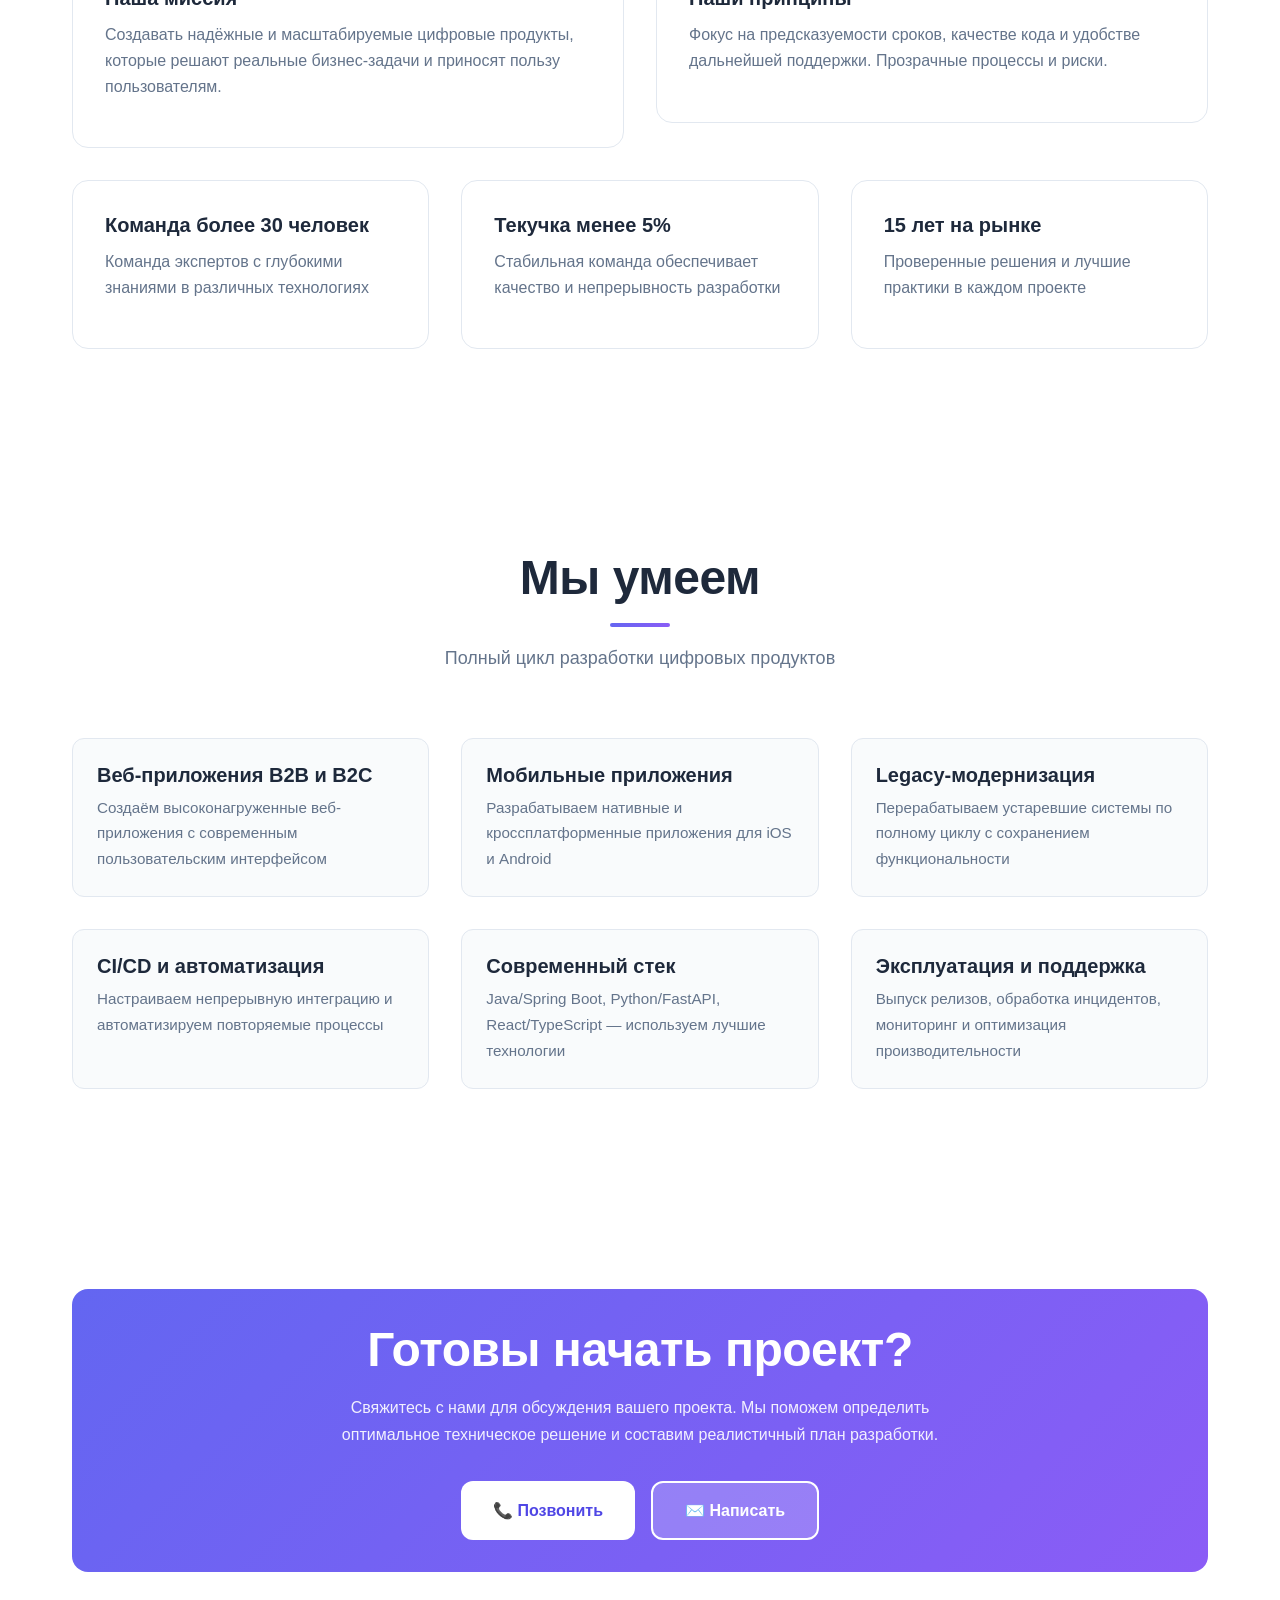
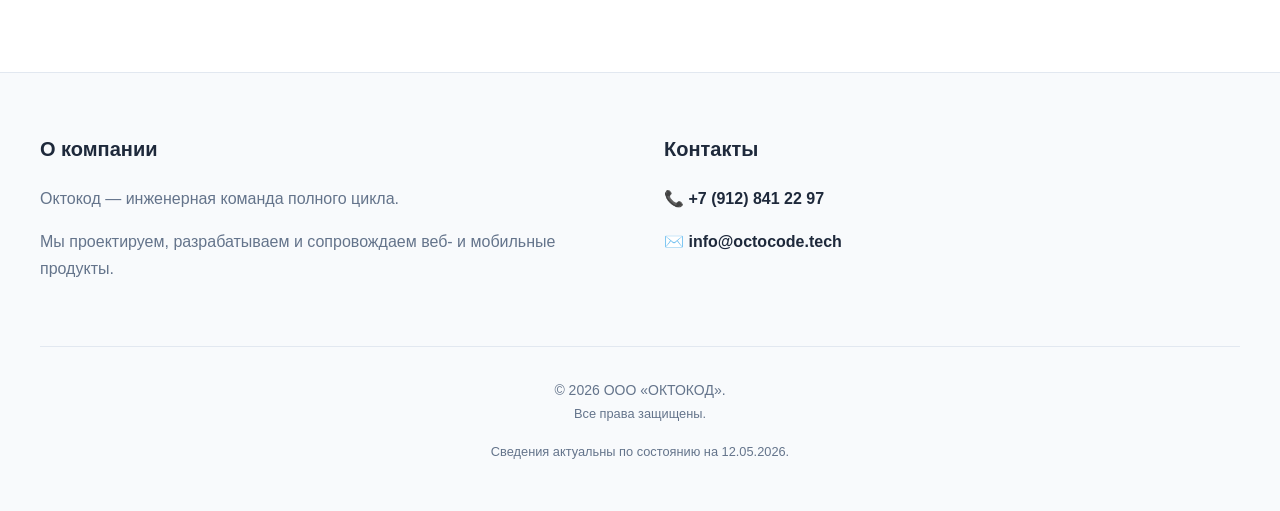
==== commit d08d0a4c: "seo + optimization" ====
--- a/index.html
+++ b/index.html
@@ -4,29 +4,170 @@
     <meta charset="utf-8">
     <meta http-equiv="X-UA-Compatible" content="IE=edge">
     <meta name="viewport" content="width=device-width, initial-scale=1">
-    <meta name="description" content="Создаем цифровые инструменты для вашего бизнеса. ✅ Веб-приложения (B2C, B2B). ✅ Мобильные приложения (iOS, Android). ✅ Переработка Legacy-решений. ✅ Эксплуатация и поддержка приложений">
-    <meta name="author" content="https://octocode.tech/">
+    
+    <!-- Primary Meta Tags -->
+    <meta name="description" content="Octocode — профессиональная разработка веб-приложений, мобильных приложений и цифровых продуктов под ключ. 15 лет опыта, команда 30+ экспертов, современные технологии: Java, Python, React, React Native.">
+    <meta name="keywords" content="разработка веб-приложений, мобильная разработка, заказная разработка ПО, B2B разработка, B2C разработка, Java разработка, Python разработка, React Native, создание мобильных приложений, разработка под ключ, IT-аутсорсинг, разработка программного обеспечения">
+    <meta name="author" content="ООО «ОКТОКОД»">
+    <meta name="robots" content="index, follow, max-image-preview:large, max-snippet:-1, max-video-preview:-1">
     <meta name="format-detection" content="telephone=no">
+    <meta name="theme-color" content="#6366f1">
+    
+    <!-- Language and Region -->
+    <meta name="content-language" content="ru">
+    <meta name="geo.region" content="RU-SVE">
+    <meta name="geo.placename" content="Екатеринбург">
+    
+    <!-- Verification -->
     <meta name="yandex-verification" content="54f71cd91c04ab33" />
-    <meta name="google-site-verification" content="_7cdRKdZZb2JmuVBUPIe12cVzk5RafiZOhsLwMnKyD4" />
+    
+    <!-- Canonical URL -->
+    <link rel="canonical" href="https://octocode.tech/">
+    
+    <!-- Alternative Language -->
+    <link rel="alternate" hreflang="ru" href="https://octocode.tech/">
+    <link rel="alternate" hreflang="x-default" href="https://octocode.tech/">
+    
+    <!-- Open Graph / Facebook -->
+    <meta property="og:type" content="website">
+    <meta property="og:url" content="https://octocode.tech/">
+    <meta property="og:title" content="octocode 📱 Заказная разработка мобильных и веб-приложений под ключ">
+    <meta property="og:description" content="Создаем цифровые инструменты для вашего бизнеса. ✅ Веб-приложения (B2C, B2B). ✅ Мобильные приложения (iOS, Android). ✅ Переработка Legacy-решений. ✅ Эксплуатация и поддержка приложений">
+    <meta property="og:image" content="https://octocode.tech/img/octocode.svg">
+    <meta property="og:site_name" content="octocode">
+    <meta property="og:locale" content="ru_RU">
+    
+    <!-- Twitter -->
+    <meta property="twitter:card" content="summary_large_image">
+    <meta property="twitter:url" content="https://octocode.tech/">
+    <meta property="twitter:title" content="octocode 📱 Заказная разработка мобильных и веб-приложений под ключ">
+    <meta property="twitter:description" content="Создаем цифровые инструменты для вашего бизнеса. ✅ Веб-приложения (B2C, B2B). ✅ Мобильные приложения (iOS, Android). ✅ Переработка Legacy-решений. ✅ Эксплуатация и поддержка приложений">
+    <meta property="twitter:image" content="https://octocode.tech/img/octocode.svg">
+    
+    <!-- Cache Control -->
+    <meta http-equiv="Cache-Control" content="no-cache, no-store, must-revalidate">
+    <meta http-equiv="Pragma" content="no-cache">
+    <meta http-equiv="Expires" content="0">
 
     <title>octocode 📱 Заказная разработка мобильных и веб-приложений под ключ</title>
 
-    <!-- Google Fonts -->
-    <link rel="preconnect" href="https://fonts.googleapis.com">
-    <link rel="preconnect" href="https://fonts.gstatic.com" crossorigin>
-    <link href="https://fonts.googleapis.com/css2?family=Inter:wght@400;500;600;700;800&display=swap" rel="stylesheet">
-    
     <!-- Modern CSS -->
-    <link rel="stylesheet" href="css/modern-style.css">
+    <link rel="stylesheet" href="css/modern-style.css?v=20260512">
     
     <!-- Favicon -->
     <link rel="icon" type="image/svg+xml" href="img/octocode.svg">
-
-    <!--[if lt IE 9]>
-    <script src="https://oss.maxcdn.com/html5shiv/3.7.3/html5shiv.min.js"></script>
-    <script src="https://oss.maxcdn.com/respond/1.4.2/respond.min.js"></script>
-    <![endif]-->
+    
+    <!-- Structured Data JSON-LD -->
+    <script type="application/ld+json">
+    {
+        "@context": "https://schema.org",
+        "@type": "Organization",
+        "name": "ООО «ОКТОКОД»",
+        "alternateName": "Octocode",
+        "url": "https://octocode.tech/",
+        "logo": "https://octocode.tech/img/octocode.svg",
+        "description": "Профессиональная разработка веб-приложений, мобильных приложений и цифровых продуктов под ключ",
+        "foundingDate": "2011",
+        "address": {
+            "@type": "PostalAddress",
+            "streetAddress": "ул. Парковая 13 п. 23",
+            "addressLocality": "п. Пригородный",
+            "addressRegion": "Оренбургская область",
+            "postalCode": "460507",
+            "addressCountry": "RU"
+        },
+        "contactPoint": {
+            "@type": "ContactPoint",
+            "telephone": "+7-912-841-22-97",
+            "contactType": "sales",
+            "email": "info@octocode.tech",
+            "areaServed": "RU",
+            "availableLanguage": "Russian"
+        },
+        "sameAs": [],
+        "taxID": "5638080239",
+        "vatID": "563801001"
+    }
+    </script>
+    
+    <script type="application/ld+json">
+    {
+        "@context": "https://schema.org",
+        "@type": "WebSite",
+        "name": "Octocode",
+        "alternateName": "ООО «ОКТОКОД»",
+        "url": "https://octocode.tech/",
+        "description": "Профессиональная разработка веб-приложений, мобильных приложений и цифровых продуктов под ключ",
+        "potentialAction": {
+            "@type": "SearchAction",
+            "target": "https://octocode.tech/?s={search_term_string}",
+            "query-input": "required name=search_term_string"
+        },
+        "publisher": {
+            "@type": "Organization",
+            "name": "ООО «ОКТОКОД»",
+            "url": "https://octocode.tech/"
+        }
+    }
+    </script>
+    
+    <script type="application/ld+json">
+    {
+        "@context": "https://schema.org",
+        "@type": "ProfessionalService",
+        "name": "Octocode - Разработка программного обеспечения",
+        "image": "https://octocode.tech/img/octocode.svg",
+        "description": "Полный цикл разработки цифровых продуктов: веб-приложения, мобильные приложения, модернизация legacy-систем, эксплуатация и поддержка",
+        "address": {
+            "@type": "PostalAddress",
+            "streetAddress": "ул. Парковая 13 п. 23",
+            "addressLocality": "п. Пригородный",
+            "addressRegion": "Оренбургская область",
+            "postalCode": "460507",
+            "addressCountry": "RU"
+        },
+        "telephone": "+7-912-841-22-97",
+        "email": "info@octocode.tech",
+        "openingHours": "Mo-Fr 09:00-18:00",
+        "priceRange": "₽₽₽",
+        "areaServed": "RU",
+        "hasOfferCatalog": {
+            "@type": "OfferCatalog",
+            "name": "Услуги разработки",
+            "itemListElement": [
+                {
+                    "@type": "Offer",
+                    "itemOffered": {
+                        "@type": "Service",
+                        "name": "Разработка веб-приложений B2B и B2C"
+                    }
+                },
+                {
+                    "@type": "Offer",
+                    "itemOffered": {
+                        "@type": "Service",
+                        "name": "Разработка мобильных приложений iOS и Android"
+                    }
+                },
+                {
+                    "@type": "Offer",
+                    "itemOffered": {
+                        "@type": "Service",
+                        "name": "Модернизация legacy-систем"
+                    }
+                },
+                {
+                    "@type": "Offer",
+                    "itemOffered": {
+                        "@type": "Service",
+                        "name": "Эксплуатация и поддержка приложений"
+                    }
+                }
+            ]
+        }
+    }
+    </script>
+
 </head>
 
 <body>
@@ -218,7 +359,7 @@
         // Load Header and Footer
         document.addEventListener('DOMContentLoaded', function() {
             // Load header
-            fetch('header.html')
+            fetch('header.html?v=20260512')
                 .then(response => response.text())
                 .then(html => {
                     document.getElementById('header-container').innerHTML = html;
@@ -226,7 +367,7 @@
                 });
             
             // Load footer
-            fetch('footer.html')
+            fetch('footer.html?v=20260512')
                 .then(response => response.text())
                 .then(html => {
                     document.getElementById('footer-container').innerHTML = html;
--- a/css/modern-style.css
+++ b/css/modern-style.css
@@ -41,7 +41,7 @@
 }
 
 body {
-    font-family: 'Inter', -apple-system, BlinkMacSystemFont, 'Segoe UI', Roboto, 'Helvetica Neue', Arial, sans-serif;
+    font-family: -apple-system, BlinkMacSystemFont, 'Segoe UI', Roboto, 'Helvetica Neue', Arial, sans-serif, 'Apple Color Emoji', 'Segoe UI Emoji', 'Segoe UI Symbol';
     font-size: 16px;
     line-height: 1.7;
     color: var(--text-primary);
@@ -51,7 +51,7 @@
 
 /* Typography */
 h1, h2, h3, h4, h5, h6 {
-    font-family: 'Inter', sans-serif;
+    font-family: -apple-system, BlinkMacSystemFont, 'Segoe UI', Roboto, 'Helvetica Neue', Arial, sans-serif;
     font-weight: 700;
     line-height: 1.2;
     margin-bottom: 1rem;
